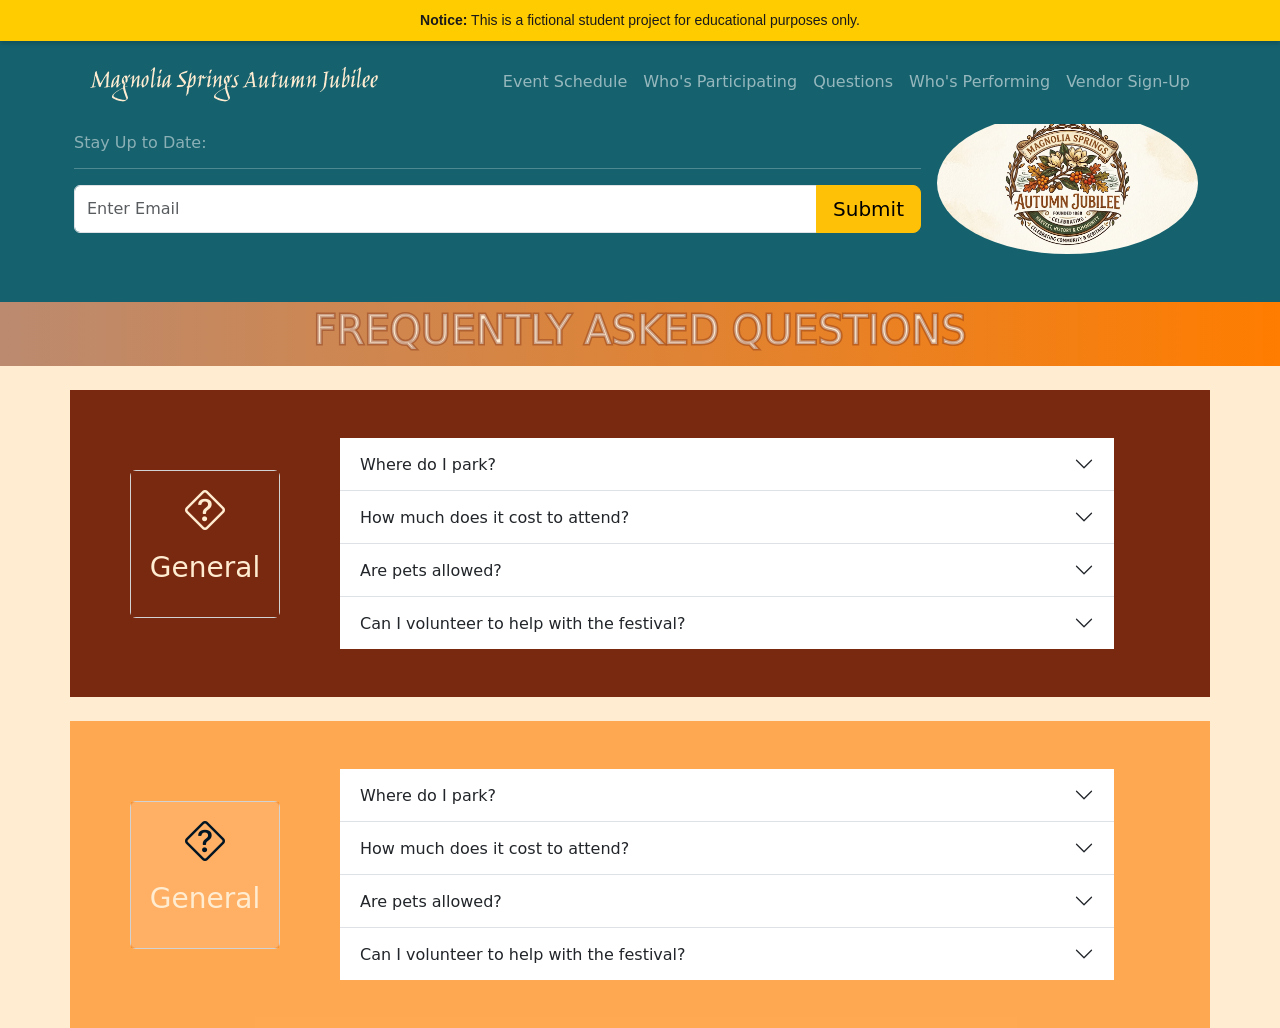
==== faqs.html @ b6429f9e "working on faq2" ====
<!-- Team 4 -->
<!-- ITEC 2380 Final Project: Magnolia Springs Autumn Jubilee -->
<!-- Home Page -->

<!-- Stephanie Henson -->
<!-- Casen Bone -->
<!-- Allen Stevick -->
<!-- Evan Danner -->

<!DOCTYPE html>
<html lang="en">
    <head>
        <meta charset="UTF-8">
        <meta name="viewport" content="width=device-width, initial-scale=1.0">
        <title>Autumn Jubilee</title>

        <!-- favicon.io -->
        <link rel="apple-touch-icon" sizes="180x180" href="/apple-touch-icon.png">
        <link rel="icon" type="image/png" sizes="32x32" href="media/favicon/favicon-32x32.png">
        <link rel="icon" type="image/png" sizes="16x16" href="media/favicon/favicon-16x16.png">
        <link rel="manifest" href="media/favicon/site.webmanifest">

        <!-- Google Fonts -->
        <link rel="preconnect" href="https://fonts.googleapis.com">
        <link rel="preconnect" href="https://fonts.gstatic.com" crossorigin>
        <link href="https://fonts.googleapis.com/css2?family=Jim+Nightshade&display=swap" rel="stylesheet">

        <!-- Links for Bootstrap -->
        <link href="https://cdn.jsdelivr.net/npm/bootstrap@5.3.8/dist/css/bootstrap.min.css" rel="stylesheet">
        <script src="https://cdn.jsdelivr.net/npm/jquery@3.7.1/dist/jquery.slim.min.js"></script>
        <script src="https://cdn.jsdelivr.net/npm/popper.js@1.16.1/dist/umd/popper.min.js"></script>
        <script src="https://cdn.jsdelivr.net/npm/bootstrap@5.3.8/dist/js/bootstrap.bundle.min.js"></script>

        <!-- Bootstrap Icons Link -->
        <link rel="stylesheet" href="https://cdn.jsdelivr.net/npm/bootstrap-icons@1.13.1/font/bootstrap-icons.min.css">

        <link rel="stylesheet" href="css/styles.css">
    </head>

    <body>
        <!-- Required Educational Notice Banner -->
        <div class="student-banner" role="status" aria-label="Educational Notice">
            <p><strong>Notice:</strong> This is a fictional student project for educational purposes only.</p>
        </div><!--End Required Educational Notice Banner -->

    <!-- Navigation Bar: Using Bootstrap for Navigation with Toggler for mobile screens -->
    <nav class="navbar navbar-expand-lg navbar-dark py-3 fixed-top">
        <div class="container">
            <a href="index.html" class="navbar-brand lead"><i class="bi bi-leaf-fill lead text-warning mx-1"></i><span class="jim-nightshade-regular">Magnolia Springs Autumn Jubilee</span></a>

            <button class="navbar-toggler" type="button" data-bs-toggle="collapse" data-bs-target="#navmenu">
                <span class="navbar-toggler-icon"></span>
            </button>

            <div class="collapse navbar-collapse" id="navmenu">
                <ul class="navbar-nav ms-auto">
                    <li class="nav-item">
                        <a href="#events" class="nav-link">Event Schedule</a>
                    </li>
                    <li class="nav-item">
                        <a href="#participants" class="nav-link">Who's Participating</a>
                    </li>
                    <li class="nav-item">
                        <a href="#questions" class="nav-link">Questions</a>
                    </li>
                    <li class="nav-item">
                        <a href="#performers" class="nav-link">Who's Performing</a>
                    </li>
                    <li class="nav-item">
                        <a href="#vendors" class="nav-link">Vendor Sign-Up</a>
                    </li>
                </ul>
            </div>
        </div>
    </nav>

    <!-- Top Section -->
    <div class="showcase text-light p-5 text-center text-sm-start">
        <div class="container">
            <div class=" row d-sm-flex align-items-center justify-content-between mt-4">
                <div class="col-md-9 p-1">
                    <p class="h6 text-white-50">Stay Up to Date:</p>
                    <hr>
                    <div class="input-group news-input">
                    <input type="text" class="form-control" placeholder="Enter Email">
                    <button class="btn btn-warning btn-lg" type="button">Submit</button>
                    </div>
                </div>
                <div class="col-md-3">
                       <img class="img-fluid rounded-circle" src="media/logo.jpg" alt="image of Logo from Google Gemini">
                </div>
            </div>               
        </div>
    </div>

    <!-- Title Section -->
     <section class="title text1 p-1 text-center">
        <div class="row container-flush">
            <div class="col-md">
                <h1 class="titletext">Frequently Asked Questions</h1>
            </div>            
        </div>
    </section>

    <!-- FAQS Section 1: General -->
    <div class="container">
        <div class=" row d-sm-flex align-items-center justify-content-between mt-4 p-5 faq1">
            <div class="col-md-2">
                <div class="card">
                    <div class="card-body text-center faq1">
                        <div class="h1 mb-3">
                            <i class="bi bi-question-diamond"></i>
                        </div>
                        <div>
                            <h3 class="card-title mb-3 text1">General</h3>
                        </div>
                    </div>
                </div>
            </div>

            <div class="col-md-10 px-5">
                <div class="accordion accordion-flush">
                <div class="accordion-item">
                    <h2 class="accordion-header">
                    <button class="accordion-button collapsed" type="button" data-bs-toggle="collapse" data-bs-target="#flush-collapseOne">
                    Where do I park?
                    </button>
                    </h2>
                    <div id="flush-collapseOne" class="accordion-collapse collapse">
                    <div class="accordion-body">parking answer
                    </div>
                    </div>
                </div>
                <div class="accordion-item">
                    <h2 class="accordion-header">
                    <button class="accordion-button collapsed" type="button" data-bs-toggle="collapse" data-bs-target="#flush-collapseTwo" aria-expanded="false" aria-controls="flush-collapseTwo">
                    How much does it cost to attend?
                    </button>
                    </h2>
                    <div id="flush-collapseTwo" class="accordion-collapse collapse" data-bs-parent="#accordionFlushExample">
                    <div class="accordion-body">cost answer</div>
                    </div>
                </div>
                <div class="accordion-item">
                    <h2 class="accordion-header">
                    <button class="accordion-button collapsed" type="button" data-bs-toggle="collapse" data-bs-target="#flush-collapseThree">
                    Are pets allowed?
                    </button>
                    </h2>
                    <div id="flush-collapseThree" class="accordion-collapse collapse" data-bs-parent="#accordionFlushExample">
                    <div class="accordion-body">pets answer</div>
                    </div>
                </div>
                <div class="accordion-item">
                    <h2 class="accordion-header">
                    <button class="accordion-button collapsed" type="button" data-bs-toggle="collapse" data-bs-target="#flush-collapseFour">
                    Can I volunteer to help with the festival?
                    </button>
                    </h2>
                    <div id="flush-collapseFour" class="accordion-collapse collapse" data-bs-parent="#accordionFlushExample">
                    <div class="accordion-body">volunteer answer</div>
                    </div>
                </div> <!-- accordion -->
            </div> <!-- column 2 -->
            </div>
        </div>
    </div>

    <!-- FAQS Section 2: General -->
    <div class="container">
        <div class=" row d-sm-flex align-items-center justify-content-between mt-4 p-5 faq2">
            <div class="col-md-2">
                <div class="card">
                    <div class="card-body text-center faq2">
                        <div class="h1 mb-3">
                            <i class="bi bi-question-diamond"></i>
                        </div>
                        <div>
                            <h3 class="card-title mb-3 text1">General</h3>
                        </div>
                    </div>
                </div>
            </div>

            <div class="col-md-10 px-5">
                <div class="accordion accordion-flush">
                <div class="accordion-item">
                    <h2 class="accordion-header">
                    <button class="accordion-button collapsed" type="button" data-bs-toggle="collapse" data-bs-target="#flush-collapseOne">
                    Where do I park?
                    </button>
                    </h2>
                    <div id="flush-collapseOne" class="accordion-collapse collapse">
                    <div class="accordion-body">parking answer
                    </div>
                    </div>
                </div>
                <div class="accordion-item">
                    <h2 class="accordion-header">
                    <button class="accordion-button collapsed" type="button" data-bs-toggle="collapse" data-bs-target="#flush-collapseTwo" aria-expanded="false" aria-controls="flush-collapseTwo">
                    How much does it cost to attend?
                    </button>
                    </h2>
                    <div id="flush-collapseTwo" class="accordion-collapse collapse" data-bs-parent="#accordionFlushExample">
                    <div class="accordion-body">cost answer</div>
                    </div>
                </div>
                <div class="accordion-item">
                    <h2 class="accordion-header">
                    <button class="accordion-button collapsed" type="button" data-bs-toggle="collapse" data-bs-target="#flush-collapseThree">
                    Are pets allowed?
                    </button>
                    </h2>
                    <div id="flush-collapseThree" class="accordion-collapse collapse" data-bs-parent="#accordionFlushExample">
                    <div class="accordion-body">pets answer</div>
                    </div>
                </div>
                <div class="accordion-item">
                    <h2 class="accordion-header">
                    <button class="accordion-button collapsed" type="button" data-bs-toggle="collapse" data-bs-target="#flush-collapseFour">
                    Can I volunteer to help with the festival?
                    </button>
                    </h2>
                    <div id="flush-collapseFour" class="accordion-collapse collapse" data-bs-parent="#accordionFlushExample">
                    <div class="accordion-body">volunteer answer</div>
                    </div>
                </div> <!-- accordion -->
            </div> <!-- column 2 -->
            </div>
        </div>
    </div>

    </body>
---- css/styles.css ----
/*REQUIRED CSS FOR STUDENT BANNER*/
.student-banner {
  position: fixed;
  top: 0;
  left: 0;
  width: 100%;
  background-color: #ffcc00; 
  color: #1a1a1a; 
  text-align: center;
  padding: 10px 20px;
  font-family: sans-serif;
  font-size: 14px;
  box-shadow: 0 2px 5px rgba(0,0,0,0.2);
  z-index: 99999; 
}

.student-banner p {
  margin: 0;
  padding: 0;
}

body {
  padding-top: 40px; /* Adjust this number to match the height of your banner */
  background-color: #FFECD1
}
/*END OF REQUIRED CSS FOR STUDENT BANNER*/

/* Color Palette from Coolors.co
  Ink Black #001524
  Stormy Teal #15616D
  Papaya Whip # FFECD1
  Vivid Tangerine #FF7D00
  Brandy #78290F */

.navbar {
  margin-top: 40px;
}

.navbar, .showcase, .footer {
  background-color: #15616D;
  color: #FFECD1
  }

.nav-item {
  color: #FFECD1
}

.bi-leaf-fill {
  background-color: #15616D;
  color: #FF7D00;
}

.jim-nightshade-regular {
  font-family: "Jim Nightshade", cursive;
  font-weight: 400;
  font-style: normal;
  font-size: 28px;
  color: #FFECD1;
}

.card1, .btn2, .card3, .middleSection {
  background-color: #78290f;
  color: #FFECD1;
  border: 1px solid #15616D;
}

.btn1, .card2, .btn3 {
  background-color: #FF7D00;
  color: #FFECD1;
  border: 1px solid #15616D;
}

.marshal {
  background-color: #15616D;
  color:#FFECD1;
}

.vendor {
  background-color: #FF7D00;
  color: #78290F;
}

.text1 {
  color: #FFECD1;
}

.text2 {
  color: #78290f;
}

.text3 {
  color: #15616D;
}

.text4 {
  color: #78290F;
  background-color: #FF7D0080;
}

.slogan {
  color:#FFECD1;
  font-size: 3.5em;
}

.carouselCaption {
  background-color: #15616D;
  opacity: 0.8;
  color: #FFECD1;
}

.map {
  width: 90%;
}

.title {
  background-image: linear-gradient(to right, #78290F80, #FF7D00);
}

.flower {
  background-color: transparent;
}

.titletext {
  text-transform: uppercase;
  -webkit-text-stroke: 3px #78290F60;
}

.faq1 {
  background-color: #78290F;
  color: #FFECD1;
}

.accordion-collapse {
  background-color: #78290F9A;
  color:#15616D;
}

.faq2 {
  background-color: #FF7D009A;
  color: #001524;
}
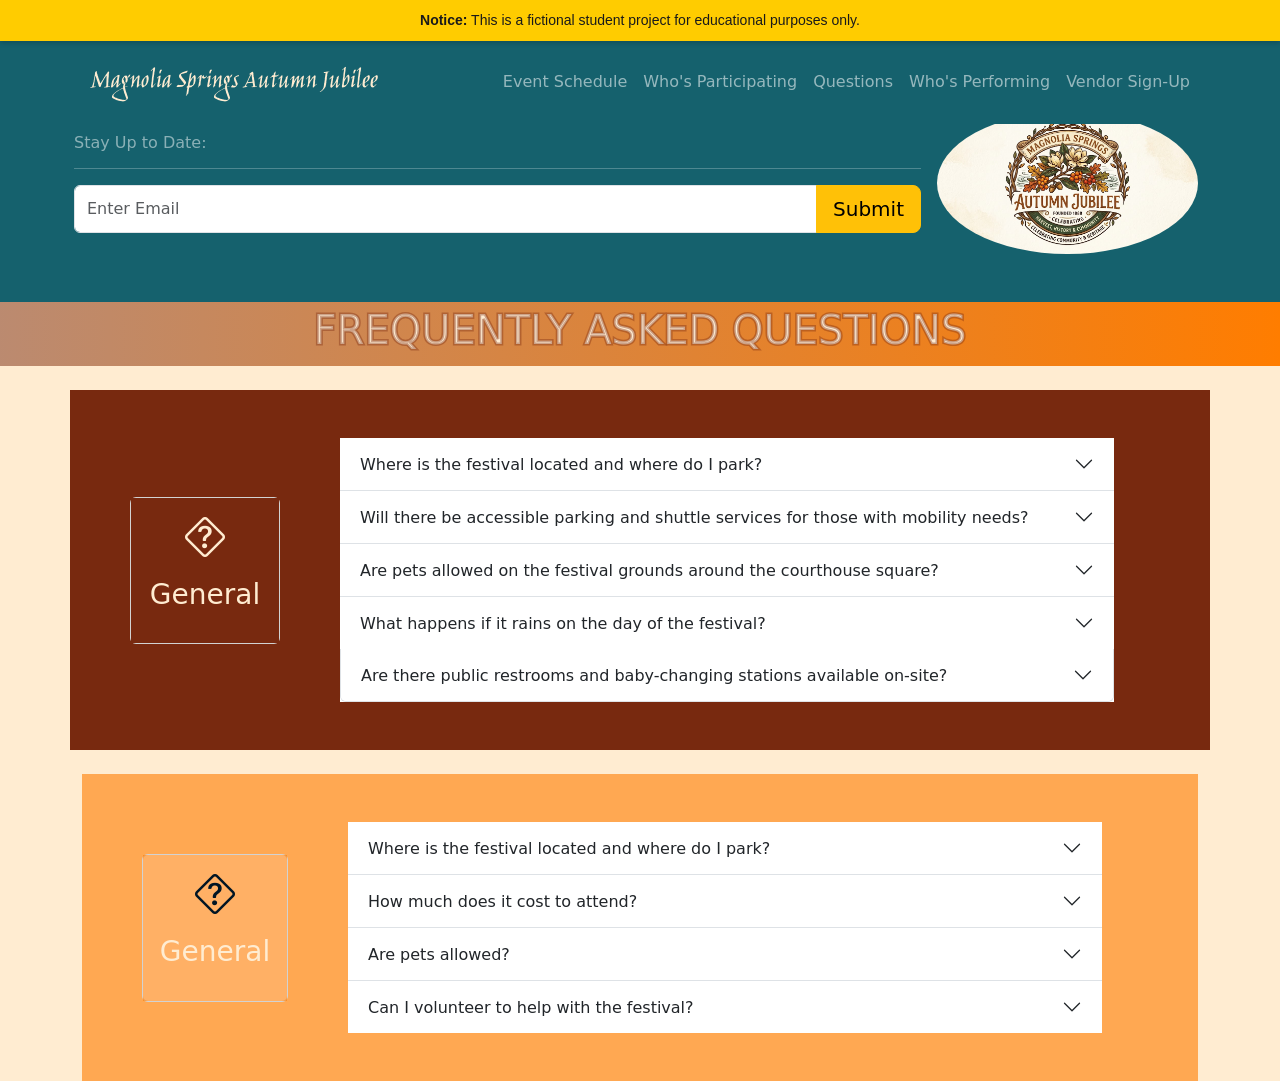
==== commit 97ff2cc8: "slow progress" ====
--- a/faqs.html
+++ b/faqs.html
@@ -123,7 +123,7 @@
                 <div class="accordion-item">
                     <h2 class="accordion-header">
                     <button class="accordion-button collapsed" type="button" data-bs-toggle="collapse" data-bs-target="#flush-collapseOne">
-                    Where do I park?
+                    Where is the festival located and where do I park?
                     </button>
                     </h2>
                     <div id="flush-collapseOne" class="accordion-collapse collapse">
@@ -134,17 +134,17 @@
                 <div class="accordion-item">
                     <h2 class="accordion-header">
                     <button class="accordion-button collapsed" type="button" data-bs-toggle="collapse" data-bs-target="#flush-collapseTwo" aria-expanded="false" aria-controls="flush-collapseTwo">
-                    How much does it cost to attend?
+                    Will there be accessible parking and shuttle services for those with mobility needs?
                     </button>
                     </h2>
                     <div id="flush-collapseTwo" class="accordion-collapse collapse" data-bs-parent="#accordionFlushExample">
-                    <div class="accordion-body">cost answer</div>
+                    <div class="accordion-body">answer</div>
                     </div>
                 </div>
                 <div class="accordion-item">
                     <h2 class="accordion-header">
                     <button class="accordion-button collapsed" type="button" data-bs-toggle="collapse" data-bs-target="#flush-collapseThree">
-                    Are pets allowed?
+                    Are pets allowed on the festival grounds around the courthouse square?
                     </button>
                     </h2>
                     <div id="flush-collapseThree" class="accordion-collapse collapse" data-bs-parent="#accordionFlushExample">
@@ -154,11 +154,20 @@
                 <div class="accordion-item">
                     <h2 class="accordion-header">
                     <button class="accordion-button collapsed" type="button" data-bs-toggle="collapse" data-bs-target="#flush-collapseFour">
-                    Can I volunteer to help with the festival?
+                    What happens if it rains on the day of the festival?
                     </button>
                     </h2>
                     <div id="flush-collapseFour" class="accordion-collapse collapse" data-bs-parent="#accordionFlushExample">
-                    <div class="accordion-body">volunteer answer</div>
+                    <div class="accordion-body">answer</div>
+                    </div>
+                <div class="accordion-item">
+                    <h2 class="accordion-header">
+                    <button class="accordion-button collapsed" type="button" data-bs-toggle="collapse" data-bs-target="#flush-collapseFour">
+                    Are there public restrooms and baby-changing stations available on-site?
+                    </button>
+                    </h2>
+                    <div id="flush-collapseFour" class="accordion-collapse collapse" data-bs-parent="#accordionFlushExample">
+                    <div class="accordion-body">answer</div>
                     </div>
                 </div> <!-- accordion -->
             </div> <!-- column 2 -->
@@ -187,10 +196,10 @@
                 <div class="accordion-item">
                     <h2 class="accordion-header">
                     <button class="accordion-button collapsed" type="button" data-bs-toggle="collapse" data-bs-target="#flush-collapseOne">
-                    Where do I park?
-                    </button>
-                    </h2>
-                    <div id="flush-collapseOne" class="accordion-collapse collapse">
+                    Where is the festival located and where do I park?
+                    </button>
+                    </h2>
+                    <div id="flush-collapseOne" class="accordion-collapse collapse ">
                     <div class="accordion-body">parking answer
                     </div>
                     </div>
--- a/css/styles.css
+++ b/css/styles.css
@@ -116,10 +116,6 @@
   background-image: linear-gradient(to right, #78290F80, #FF7D00);
 }
 
-.flower {
-  background-color: transparent;
-}
-
 .titletext {
   text-transform: uppercase;
   -webkit-text-stroke: 3px #78290F60;
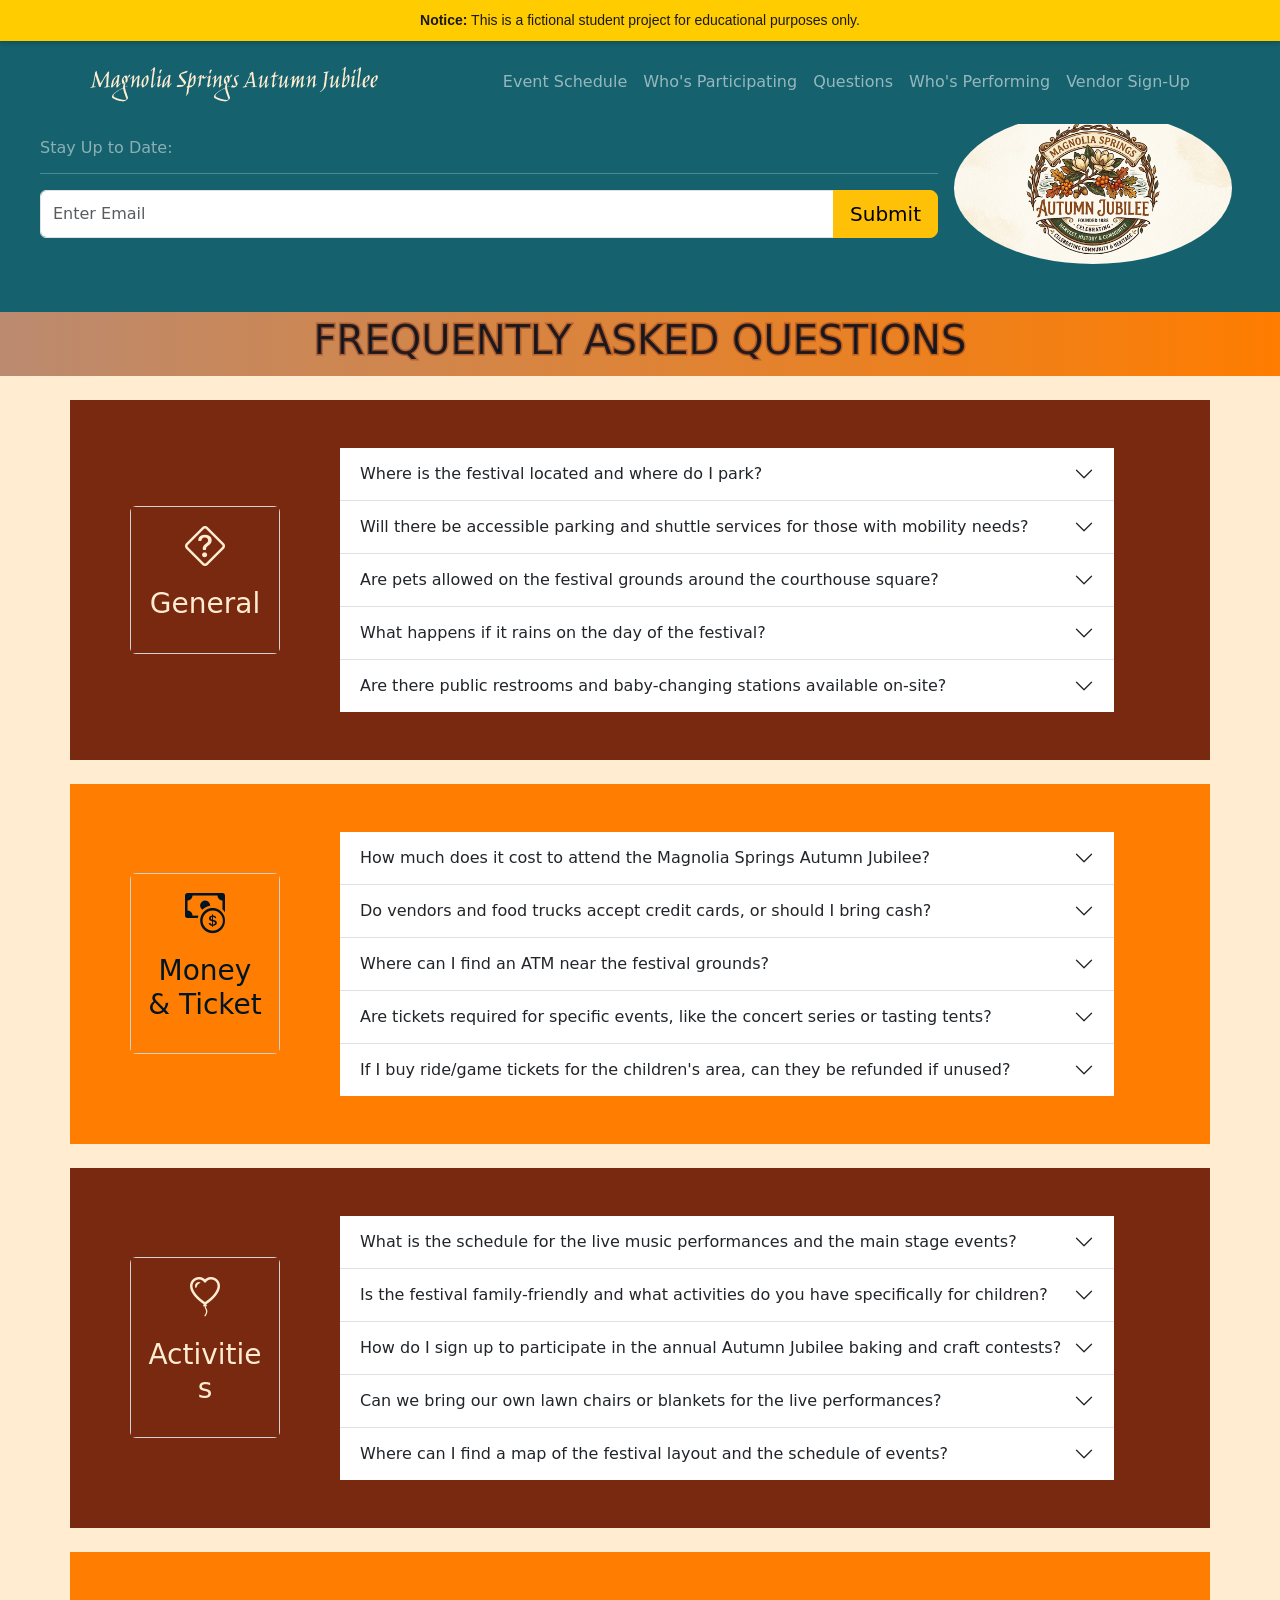
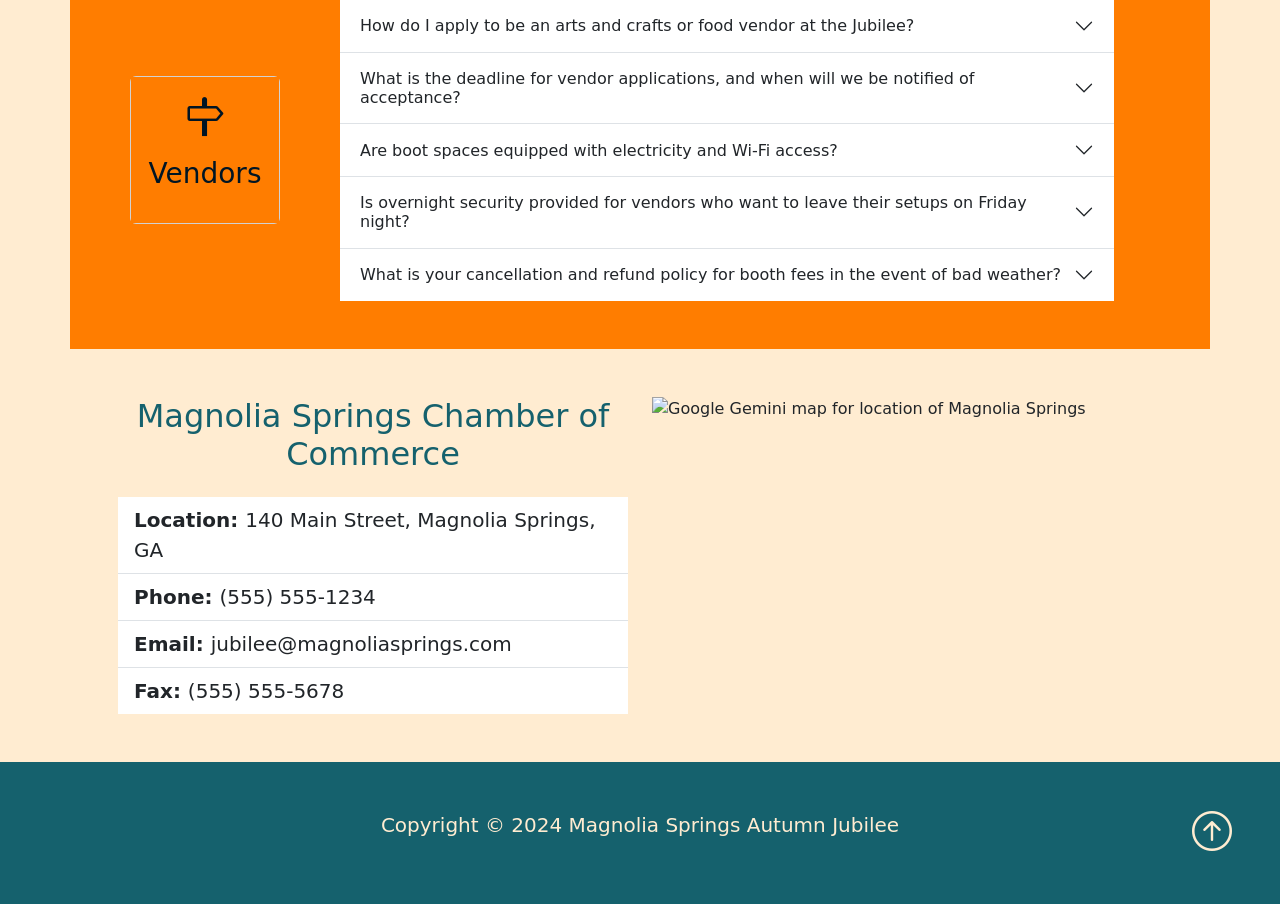
==== commit 1e65e49d: "finding the missing /div" ====
--- a/faqs.html
+++ b/faqs.html
@@ -70,13 +70,13 @@
                         <a href="#vendors" class="nav-link">Vendor Sign-Up</a>
                     </li>
                 </ul>
-            </div>
-        </div>
+            </div> <!-- collapse navbar-->
+        </div> <!-- container -->
     </nav>
 
     <!-- Top Section -->
     <div class="showcase text-light p-5 text-center text-sm-start">
-        <div class="container">
+        <div class="container-flush">
             <div class=" row d-sm-flex align-items-center justify-content-between mt-4">
                 <div class="col-md-9 p-1">
                     <p class="h6 text-white-50">Stay Up to Date:</p>
@@ -85,16 +85,16 @@
                     <input type="text" class="form-control" placeholder="Enter Email">
                     <button class="btn btn-warning btn-lg" type="button">Submit</button>
                     </div>
-                </div>
+                </div> <!-- column 1 -->
                 <div class="col-md-3">
-                       <img class="img-fluid rounded-circle" src="media/logo.jpg" alt="image of Logo from Google Gemini">
-                </div>
-            </div>               
-        </div>
-    </div>
+                    <img class="img-fluid rounded-circle" src="media/logo.jpg" alt="image of Logo from Google Gemini">
+                </div> <!-- column 2-->
+            </div>  <!-- row -->             
+        </div> <!-- container-flush -->
+    </div> <!-- showcase -->
 
     <!-- Title Section -->
-     <section class="title text1 p-1 text-center">
+    <section class="title text5 p-1 text-center">
         <div class="row container-flush">
             <div class="col-md">
                 <h1 class="titletext">Frequently Asked Questions</h1>
@@ -113,130 +113,391 @@
                         </div>
                         <div>
                             <h3 class="card-title mb-3 text1">General</h3>
-                        </div>
-                    </div>
-                </div>
-            </div>
+                        </div> 
+                    </div> <!-- card body -->
+                </div> <!-- card -->
+            </div> <!-- column 1 -->
 
             <div class="col-md-10 px-5">
                 <div class="accordion accordion-flush">
-                <div class="accordion-item">
-                    <h2 class="accordion-header">
-                    <button class="accordion-button collapsed" type="button" data-bs-toggle="collapse" data-bs-target="#flush-collapseOne">
-                    Where is the festival located and where do I park?
-                    </button>
-                    </h2>
-                    <div id="flush-collapseOne" class="accordion-collapse collapse">
-                    <div class="accordion-body">parking answer
-                    </div>
-                    </div>
-                </div>
-                <div class="accordion-item">
-                    <h2 class="accordion-header">
-                    <button class="accordion-button collapsed" type="button" data-bs-toggle="collapse" data-bs-target="#flush-collapseTwo" aria-expanded="false" aria-controls="flush-collapseTwo">
-                    Will there be accessible parking and shuttle services for those with mobility needs?
-                    </button>
-                    </h2>
-                    <div id="flush-collapseTwo" class="accordion-collapse collapse" data-bs-parent="#accordionFlushExample">
-                    <div class="accordion-body">answer</div>
-                    </div>
-                </div>
-                <div class="accordion-item">
-                    <h2 class="accordion-header">
-                    <button class="accordion-button collapsed" type="button" data-bs-toggle="collapse" data-bs-target="#flush-collapseThree">
-                    Are pets allowed on the festival grounds around the courthouse square?
-                    </button>
-                    </h2>
-                    <div id="flush-collapseThree" class="accordion-collapse collapse" data-bs-parent="#accordionFlushExample">
-                    <div class="accordion-body">pets answer</div>
-                    </div>
-                </div>
-                <div class="accordion-item">
-                    <h2 class="accordion-header">
-                    <button class="accordion-button collapsed" type="button" data-bs-toggle="collapse" data-bs-target="#flush-collapseFour">
-                    What happens if it rains on the day of the festival?
-                    </button>
-                    </h2>
-                    <div id="flush-collapseFour" class="accordion-collapse collapse" data-bs-parent="#accordionFlushExample">
-                    <div class="accordion-body">answer</div>
-                    </div>
-                <div class="accordion-item">
-                    <h2 class="accordion-header">
-                    <button class="accordion-button collapsed" type="button" data-bs-toggle="collapse" data-bs-target="#flush-collapseFour">
-                    Are there public restrooms and baby-changing stations available on-site?
-                    </button>
-                    </h2>
-                    <div id="flush-collapseFour" class="accordion-collapse collapse" data-bs-parent="#accordionFlushExample">
-                    <div class="accordion-body">answer</div>
-                    </div>
-                </div> <!-- accordion -->
+                    <div class="accordion-item">
+                        <h2 class="accordion-header">
+                            <button class="accordion-button collapsed" type="button" data-bs-toggle="collapse" data-bs-target="#flush-collapseOne">
+                            Where is the festival located and where do I park?
+                            </button>
+                        </h2>
+                        <div id="flush-collapseOne" class="accordion-collapse collapse generalQ1">
+                            <div class="accordion-body">The festival takes place in historic downtown Magnolia Springs, 
+                                Georgia, centering around the historic courthouse square. Public parking is available 
+                                at the Magnolia Springs High School lot and the Community Center, both just a short 
+                                walk from the square.
+                            </div> <!-- accordion body 1-->
+                        </div> <!-- accordion collapse 1-->
+                    </div> <!-- accordion item 1 -->
+                    <div class="accordion-item">
+                        <h2 class="accordion-header">
+                            <button class="accordion-button collapsed" type="button" data-bs-toggle="collapse" data-bs-target="#flush-collapseTwo" aria-expanded="false" aria-controls="flush-collapseTwo">
+                            Will there be accessible parking and shuttle services for those with mobility needs?
+                            </button>
+                        </h2>
+                        <div id="flush-collapseTwo" class="accordion-collapse collapse generalQ1" data-bs-parent="#accordionFlushExample">
+                            <div class="accordion-body">Yes! Designated ADA-accessible parking is located in the municipal 
+                            lot directly behind the City Hall. From there, continuous, free golf cart shuttles are 
+                            available to drop off guests at the main entrance gates on the square.
+                            </div>
+                        </div> <!-- accordion collapse 2-->
+                    </div> <!-- accordion item 2-->
+                    <div class="accordion-item">
+                        <h2 class="accordion-header">
+                            <button class="accordion-button collapsed" type="button" data-bs-toggle="collapse" data-bs-target="#flush-collapseThree">
+                            Are pets allowed on the festival grounds around the courthouse square?
+                            </button>
+                        </h2>
+                        <div id="flush-collapseThree" class="accordion-collapse collapse generalQ1" data-bs-parent="#accordionFlushExample">
+                            <div class="accordion-body">While we love our furry friends, pets are not permitted on the 
+                                crowded courthouse lawn or inside the designated food courts for safety and sanitation 
+                                reasons. Leashed service animals, of course, are always welcome.
+                            </div>
+                        </div>
+                    </div> <!-- accordion item 3 -->
+                    <div class="accordion-item">
+                        <h2 class="accordion-header">
+                            <button class="accordion-button collapsed" type="button" data-bs-toggle="collapse" data-bs-target="#flush-collapseFour">
+                            What happens if it rains on the day of the festival?
+                            </button>
+                        </h2>
+                        <div id="flush-collapseFour" class="accordion-collapse collapse generalQ1" data-bs-parent="#accordionFlushExample">
+                            <div class="accordion-body">We celebrate rain or shine! Grab your umbrella or poncho and join 
+                            us anyway. In the event of severe weather (lightning, high winds), outdoor activities 
+                            may be temporarily paused and resumed once the weather clears. Up-to-the-minute 
+                            updates will be posted to our social media channels.
+                            </div>
+                        </div>
+                    </div> <!-- accordion item 4 -->
+                    <div class="accordion-item">
+                        <h2 class="accordion-header">
+                            <button class="accordion-button collapsed" type="button" data-bs-toggle="collapse" data-bs-target="#flush-collapseFive">
+                            Are there public restrooms and baby-changing stations available on-site?
+                            </button>
+                        </h2>
+                        <div id="flush-collapseFive" class="accordion-collapse collapse generalQ1" data-bs-parent="#accordionFlushExample">
+                            <div class="accordion-body">Yes, public restrooms are located inside the lower level of the 
+                            Historic Courthouse and the Magnolia Springs Public Library. Additionally, portable 
+                            restroom stations (including ADA-compliant units and a dedicated, quiet baby-care tent) 
+                            are available on both the east and west ends of the festival grounds.
+                            </div>
+                        </div>
+                    </div> <!-- accordion item 5 -->
+                </div> <!-- accordion section 1-->
             </div> <!-- column 2 -->
-            </div>
-        </div>
-    </div>
-
-    <!-- FAQS Section 2: General -->
+        </div> <!-- row -->
+    </div> <!-- container -->
+
+    <!-- FAQS Section 2: Money & Ticket -->
     <div class="container">
         <div class=" row d-sm-flex align-items-center justify-content-between mt-4 p-5 faq2">
             <div class="col-md-2">
                 <div class="card">
                     <div class="card-body text-center faq2">
                         <div class="h1 mb-3">
-                            <i class="bi bi-question-diamond"></i>
+                            <i class="bi bi-cash-coin"></i>
                         </div>
                         <div>
-                            <h3 class="card-title mb-3 text1">General</h3>
+                            <h3 class="card-title mb-3 text5">Money & Ticket</h3>
                         </div>
                     </div>
-                </div>
-            </div>
+                </div> <!-- card -->
+            </div> <!-- column 1 -->
 
             <div class="col-md-10 px-5">
                 <div class="accordion accordion-flush">
-                <div class="accordion-item">
-                    <h2 class="accordion-header">
-                    <button class="accordion-button collapsed" type="button" data-bs-toggle="collapse" data-bs-target="#flush-collapseOne">
-                    Where is the festival located and where do I park?
-                    </button>
-                    </h2>
-                    <div id="flush-collapseOne" class="accordion-collapse collapse ">
-                    <div class="accordion-body">parking answer
-                    </div>
-                    </div>
-                </div>
-                <div class="accordion-item">
-                    <h2 class="accordion-header">
-                    <button class="accordion-button collapsed" type="button" data-bs-toggle="collapse" data-bs-target="#flush-collapseTwo" aria-expanded="false" aria-controls="flush-collapseTwo">
-                    How much does it cost to attend?
-                    </button>
-                    </h2>
-                    <div id="flush-collapseTwo" class="accordion-collapse collapse" data-bs-parent="#accordionFlushExample">
-                    <div class="accordion-body">cost answer</div>
-                    </div>
-                </div>
-                <div class="accordion-item">
-                    <h2 class="accordion-header">
-                    <button class="accordion-button collapsed" type="button" data-bs-toggle="collapse" data-bs-target="#flush-collapseThree">
-                    Are pets allowed?
-                    </button>
-                    </h2>
-                    <div id="flush-collapseThree" class="accordion-collapse collapse" data-bs-parent="#accordionFlushExample">
-                    <div class="accordion-body">pets answer</div>
-                    </div>
-                </div>
-                <div class="accordion-item">
-                    <h2 class="accordion-header">
-                    <button class="accordion-button collapsed" type="button" data-bs-toggle="collapse" data-bs-target="#flush-collapseFour">
-                    Can I volunteer to help with the festival?
-                    </button>
-                    </h2>
-                    <div id="flush-collapseFour" class="accordion-collapse collapse" data-bs-parent="#accordionFlushExample">
-                    <div class="accordion-body">volunteer answer</div>
-                    </div>
+                    <div class="accordion-item">
+                        <h2 class="accordion-header">
+                            <button class="accordion-button collapsed" type="button" data-bs-toggle="collapse" data-bs-target="#flush-collapseSix">
+                            How much does it cost to attend the Magnolia Springs Autumn Jubilee?
+                            </button>
+                        </h2>
+                        <div id="flush-collapseSix" class="accordion-collapse collapse generalQ2">
+                            <div class="accordion-body">Admission to the Autumn Jubilee is completely free! There is no 
+                            entry fee to access the festival grounds, view the live music performances, or stroll 
+                            through the arts and crafts market.
+                            </div>
+                        </div>
+                    </div> <!-- accordion item 2a -->
+                    <div class="accordion-item">
+                        <h2 class="accordion-header">
+                            <button class="accordion-button collapsed" type="button" data-bs-toggle="collapse" data-bs-target="#flush-collapseSeven" aria-expanded="false" aria-controls="flush-collapseSeven">
+                            Do vendors and food trucks accept credit cards, or should I bring cash?
+                            </button>
+                        </h2>
+                        <div id="flush-collapseSeven" class="accordion-collapse collapse generalQ2" data-bs-parent="#accordionFlushExample">
+                            <div class="accordion-body">Nearly all of our craft vendors and food trucks accept major 
+                            credit/debit cards and mobile payments (Apple Pay, Google Pay). However, some of our 
+                            smaller, traditional heritage craft vendors or kids' game booths may prefer cash, so 
+                            carrying a little green is always a great idea!
+                            </div>
+                        </div>
+                    </div> <!-- accordion item 2b-->
+                    <div class="accordion-item">
+                        <h2 class="accordion-header">
+                            <button class="accordion-button collapsed" type="button" data-bs-toggle="collapse" data-bs-target="#flush-collapseEight">
+                            Where can I find an ATM near the festival grounds?
+                            </button>
+                        </h2>
+                        <div id="flush-collapseEight" class="accordion-collapse collapse generalQ2" data-bs-parent="#accordionFlushExample">
+                            <div class="accordion-body">For your convenience, temporary ATMs are located near the Main 
+                            Information Booth at the corner of Spring Street and Broad Street, as well as inside 
+                            the lobby of the Magnolia Springs Community Bank right on the square.
+                            </div>
+                        </div>
+                    </div> <!-- accordion item 2c -->
+                    <div class="accordion-item">
+                        <h2 class="accordion-header">
+                            <button class="accordion-button collapsed" type="button" data-bs-toggle="collapse" data-bs-target="#flush-collapseNine">
+                            Are tickets required for specific events, like the concert series or tasting tents?
+                            </button>
+                        </h2>
+                        <div id="flush-collapseNine" class="accordion-collapse collapse generalQ2" data-bs-parent="#accordionFlushExample">
+                            <div class="accordion-body">Yes, while general festival admission is free, a few special 
+                            attractions require tickets. This includes the Saturday Night Heritage Concert ($15 at 
+                            the gate or online) and the Taste of the Springs Food Tent ($10 for a tasting pass 
+                            of 5 local dishes).
+                            </div>
+                        </div>
+                    </div> <!-- accordion item 2d -->
+                    <div class="accordion-item">
+                        <h2 class="accordion-header">
+                            <button class="accordion-button collapsed" type="button" data-bs-toggle="collapse" data-bs-target="#flush-collapseTen">
+                            If I buy ride/game tickets for the children's area, can they be refunded if unused?
+                            </button>
+                        </h2>
+                        <div id="flush-collapseTen" class="accordion-collapse collapse generalQ2" data-bs-parent="#accordionFlushExample">
+                            <div class="accordion-body">Ride and game tickets purchased at our festival ticket booths are 
+                            non-refundable. However, they remain valid for both days of the festival weekend, so you 
+                            can save any leftover tickets for day two!
+                            </div>
+                        </div>
+                    </div> <!-- accordion item 2e -->
                 </div> <!-- accordion -->
             </div> <!-- column 2 -->
+        </div> <!-- row -->
+    </div> <!-- container 2 -->
+
+    <!-- FAQS Section 3: Activities -->
+    <div class="container">
+        <div class=" row d-sm-flex align-items-center justify-content-between mt-4 p-5 faq1">
+            <div class="col-md-2">
+                <div class="card">
+                    <div class="card-body text-center faq1">
+                        <div class="h1 mb-3">
+                            <i class="bi bi-balloon-heart"></i>
+                        </div>
+                        <div>
+                            <h3 class="card-title mb-3 text1">Activities</h3>
+                        </div>
+                    </div>
+                </div> <!-- card -->
+            </div> <!-- column 1 -->
+
+            <div class="col-md-10 px-5">
+                <div class="accordion accordion-flush">
+                    <div class="accordion-item">
+                        <h2 class="accordion-header">
+                            <button class="accordion-button collapsed" type="button" data-bs-toggle="collapse" data-bs-target="#flush-collapseEleven">
+                            What is the schedule for the live music performances and the main stage events?
+                            </button>
+                        </h2>
+                        <div id="flush-collapseEleven" class="accordion-collapse collapse generalQ1">
+                            <div class="accordion-body">Music kicks off on Friday at 4:00 PM and runs throughout the 
+                            weekend! The full lineup of local bluegrass, folk, and Southern country artists—along 
+                            with set times—can be found on our interactive "Schedule" page on the website.
+                            </div>
+                        </div>
+                    </div> <!-- accordion item 3a -->
+                    <div class="accordion-item">
+                        <h2 class="accordion-header">
+                            <button class="accordion-button collapsed" type="button" data-bs-toggle="collapse" data-bs-target="#flush-collapseTwelve" aria-expanded="false" aria-controls="flush-collapseTwelve">
+                            Is the festival family-friendly and what activities do you have specifically for children?
+                            </button>
+                        </h2>
+                        <div id="flush-collapseTwelve" class="accordion-collapse collapse generalQ1" data-bs-parent="#accordionFlushExample">
+                            <div class="accordion-body">Absolutely! The "Little Sprouts Kids Zone" is packed with family 
+                            fun, including a pumpkin painting patch, a petting zoo, face painting, carnival rides, 
+                            and free puppet shows scheduled throughout both days.
+                            </div>
+                        </div>
+                    </div> <!-- accordion item 3b -->
+                    <div class="accordion-item">
+                        <h2 class="accordion-header">
+                            <button class="accordion-button collapsed" type="button" data-bs-toggle="collapse" data-bs-target="#flush-collapseThirteen">
+                            How do I sign up to participate in the annual Autumn Jubilee baking and craft contests?
+                            </button>
+                        </h2>
+                        <div id="flush-collapseThirteen" class="accordion-collapse collapse generalQ1" data-bs-parent="#accordionFlushExample">
+                            <div class="accordion-body">We love celebrating local talent! Entry forms for our famous 
+                            Pecan Pie Bake-Off, Apple Butter contest, and the Giant Pumpkin competition are 
+                            available on our website. Registrations must be submitted by the Friday morning before 
+                            the festival begins.
+                            </div>
+                        </div>
+                    </div> <!-- accordion item 3c -->
+                    <div class="accordion-item">
+                        <h2 class="accordion-header">
+                            <button class="accordion-button collapsed" type="button" data-bs-toggle="collapse" data-bs-target="#flush-collapseFourteen">
+                            Can we bring our own lawn chairs or blankets for the live performances?
+                            </button>
+                        </h2>
+                        <div id="flush-collapseFourteen" class="accordion-collapse collapse generalQ1" data-bs-parent="#accordionFlushExample">
+                            <div class="accordion-body">Yes! We highly recommend bringing your favorite lawn chairs or 
+                            picnic blankets to set up on the courthouse lawn. We just ask that you set up in the 
+                            designated "seating zones" so we can keep the walkways clear for pedestrians.
+                            </div>
+                        </div>
+                    </div> <!-- accordion item 3d -->
+                    <div class="accordion-item">
+                        <h2 class="accordion-header">
+                            <button class="accordion-button collapsed" type="button" data-bs-toggle="collapse" data-bs-target="#flush-collapseFifteen">
+                            Where can I find a map of the festival layout and the schedule of events?
+                            </button>
+                        </h2>
+                        <div id="flush-collapseFifteen" class="accordion-collapse collapse generalQ1" data-bs-parent="#accordionFlushExample">
+                            <div class="accordion-body">You can download and print a PDF map directly from our website's 
+                            "Plan Your Visit" page which will be available closer to the event. Physical festival brochures containing maps and schedules will 
+                            also be handed out at all information booths and entrance gates.
+                            </div>
+                        </div>
+                    </div> <!-- accordion item 3e -->
+                </div> <!-- accordion  of section 2-->
+            </div> <!-- column 2 -->
+        </div> <!-- row -->
+    </div> <!-- container 3-->
+    
+    <!-- FAQS Section 4: Vendors -->
+    <div class="container">
+        <div class=" row d-sm-flex align-items-center justify-content-between mt-4 p-5 faq2">
+            <div class="col-md-2">
+                <div class="card">
+                    <div class="card-body text-center faq2">
+                        <div class="h1 mb-3">
+                            <i class="bi bi-signpost"></i>
+                        </div>
+                        <div>
+                            <h3 class="card-title mb-3 text5">Vendors</h3>
+                        </div>
+                    </div>
+                </div> <!-- card -->
+            </div> <!-- column 1 -->
+
+            <div class="col-md-10 px-5">
+                <div class="accordion accordion-flush">
+                    <div class="accordion-item">
+                        <h2 class="accordion-header">
+                            <button class="accordion-button collapsed" type="button" data-bs-toggle="collapse" data-bs-target="#flush-collapseSixteen">
+                            How do I apply to be an arts and crafts or food vendor at the Jubilee?
+                            </button>
+                        </h2>
+                        <div id="flush-collapseSixteen" class="accordion-collapse collapse generalQ2">
+                            <div class="accordion-body">All prospective vendors can apply online through our website's 
+                            "Vendor Portal." Simply fill out the application form, upload 3–5 high-quality photos 
+                            of your handmade crafts or menu items, and submit your application fee.
+                            </div>
+                        </div>
+                    </div> <!-- accordion item 4a -->
+                    <div class="accordion-item">
+                        <h2 class="accordion-header">
+                            <button class="accordion-button collapsed" type="button" data-bs-toggle="collapse" data-bs-target="#flush-collapseSeventeen" aria-expanded="false" aria-controls="flush-collapseSeventeen">
+                            What is the deadline for vendor applications, and when will we be notified of acceptance?
+                            </button>
+                        </h2>
+                        <div id="flush-collapseSeventeen" class="accordion-collapse collapse generalQ2" data-bs-parent="#accordionFlushExample">
+                            <div class="accordion-body">Applications close on August 31st. Our jury panel reviews 
+                            submissions to ensure a diverse and unique selection of crafts and food. You will 
+                            receive an email notification regarding your acceptance status by September 15th.
+                            </div>
+                        </div>
+                    </div> <!-- accordion item 4b -->
+                    <div class="accordion-item">
+                        <h2 class="accordion-header">
+                            <button class="accordion-button collapsed" type="button" data-bs-toggle="collapse" data-bs-target="#flush-collapseEighteen">
+                            Are boot spaces equipped with electricity and Wi-Fi access?
+                            </button>
+                        </h2>
+                        <div id="flush-collapseEighteen" class="accordion-collapse collapse generalQ2" data-bs-parent="#accordionFlushExample">
+                            <div class="accordion-body">Standard booth spaces do not include utilities. However, a 
+                            limited number of spaces with 110v/20amp electrical hookups are available for an 
+                            additional fee on a first-come, first-served basis. While there is public Wi-Fi around 
+                            the courthouse square, we highly recommend that vendors have an independent cellular 
+                            data plan or hotspot for processing transactions.
+                            </div>
+                        </div>
+                    </div> <!-- accordion item 4c -->
+                    <div class="accordion-item">
+                        <h2 class="accordion-header">
+                            <button class="accordion-button collapsed" type="button" data-bs-toggle="collapse" data-bs-target="#flush-collapseNineteen">
+                            Is overnight security provided for vendors who want to leave their setups on Friday night?
+                            </button>
+                        </h2>
+                        <div id="flush-collapseNineteen" class="accordion-collapse collapse generalQ2" data-bs-parent="#accordionFlushExample">
+                            <div class="accordion-body">Yes! Professional, overnight security patrols the festival grounds 
+                            from Friday at 8:00 PM until Saturday morning at 7:00 AM. While the area is secure, we 
+                            advise vendors to take valuable merchandise, electronics, and cash boxes with them 
+                            overnight.
+                            </div>
+                        </div>
+                    </div> <!-- accordion item 4d -->
+                    <div class="accordion-item">
+                        <h2 class="accordion-header">
+                            <button class="accordion-button collapsed" type="button" data-bs-toggle="collapse" data-bs-target="#flush-collapseTwenty">
+                            What is your cancellation and refund policy for booth fees in the event of bad weather?
+                            </button>
+                        </h2>
+                        <div id="flush-collapseTwenty" class="accordion-collapse collapse generalQ2" data-bs-parent="#accordionFlushExample">
+                            <div class="accordion-body">The Magnolia Springs Autumn Jubilee is a rain-or-shine event, and 
+                            booth fees are non-refundable. In the extreme case of dangerous, severe weather that 
+                            forces a full festival cancellation, a partial credit toward next year's booth fee may 
+                            be issued at the discretion of the festival committee.
+                            </div>
+                        </div>
+                    </div> <!-- accordion item 4e -->
+                </div> <!-- accordion -->
+            </div> <!-- column 2 -->
+        </div> <!-- row -->
+    </div> <!-- container 4-->
+
+    <!-- Contact Information and Map: Using a Bootstrap List Group -->
+    <div class="container p-5">
+        <div class="row g-4">
+            <div class="col-md-6">
+                <p class="h2 text-center mb-4 text3">Magnolia Springs Chamber of Commerce</p>
+                <ul class="list-group list-group-flush lead">
+                    <li class="list-group-item">
+                        <span class="fw-bold">Location: </span>140 Main Street, Magnolia Springs, GA
+                    </li>
+                    <li class="list-group-item">
+                        <span class="fw-bold">Phone: </span>(555) 555-1234
+                    </li>
+                    <li class="list-group-item">
+                        <span class="fw-bold">Email: </span>jubilee@magnoliasprings.com
+                    </li>
+                    <li class="list-group-item">
+                        <span class="fw-bold">Fax: </span>(555) 555-5678
+                    </li>
+                </ul>
             </div>
-        </div>
+            <div class="col-md-6 px-auto">
+                <img src="media/map.jpg" alt="Google Gemini map for location of Magnolia Springs" class="image-fluid map mb-2">
+            </div>
+        </div> <!-- row -->
+    </div> <!-- Contact Info Section -->
+
+    <!-- Footer: Using Bootstrap Positioning Utility Syntax-->
+    <div class="container-flush">
+        <footer class="p-5 footer text-center position-relative">
+            <p class="footer lead">Copyright &copy; 2024 Magnolia Springs Autumn Jubilee</p>
+            <a href="#" class="position-absolute bottom-0 end-0 p-5">
+            <i class="footer bi bi-arrow-up-circle h1"></i></a>
+        </footer>
     </div>
 
-    </body>+    </body>
+</html>
--- a/css/styles.css
+++ b/css/styles.css
@@ -97,6 +97,10 @@
   background-color: #FF7D0080;
 }
 
+.text5 {
+  color: #001524;
+}
+
 .slogan {
   color:#FFECD1;
   font-size: 3.5em;
@@ -126,12 +130,17 @@
   color: #FFECD1;
 }
 
-.accordion-collapse {
-  background-color: #78290F9A;
-  color:#15616D;
+.generalQ1 {
+  background-color: #78290FCC;
+  color: #FFECD1;
+}
+
+.generalQ2 {
+  background-color: #FF7D00CC;
+  color:#001524;
 }
 
 .faq2 {
-  background-color: #FF7D009A;
+  background-color: #FF7D00;
   color: #001524;
 }
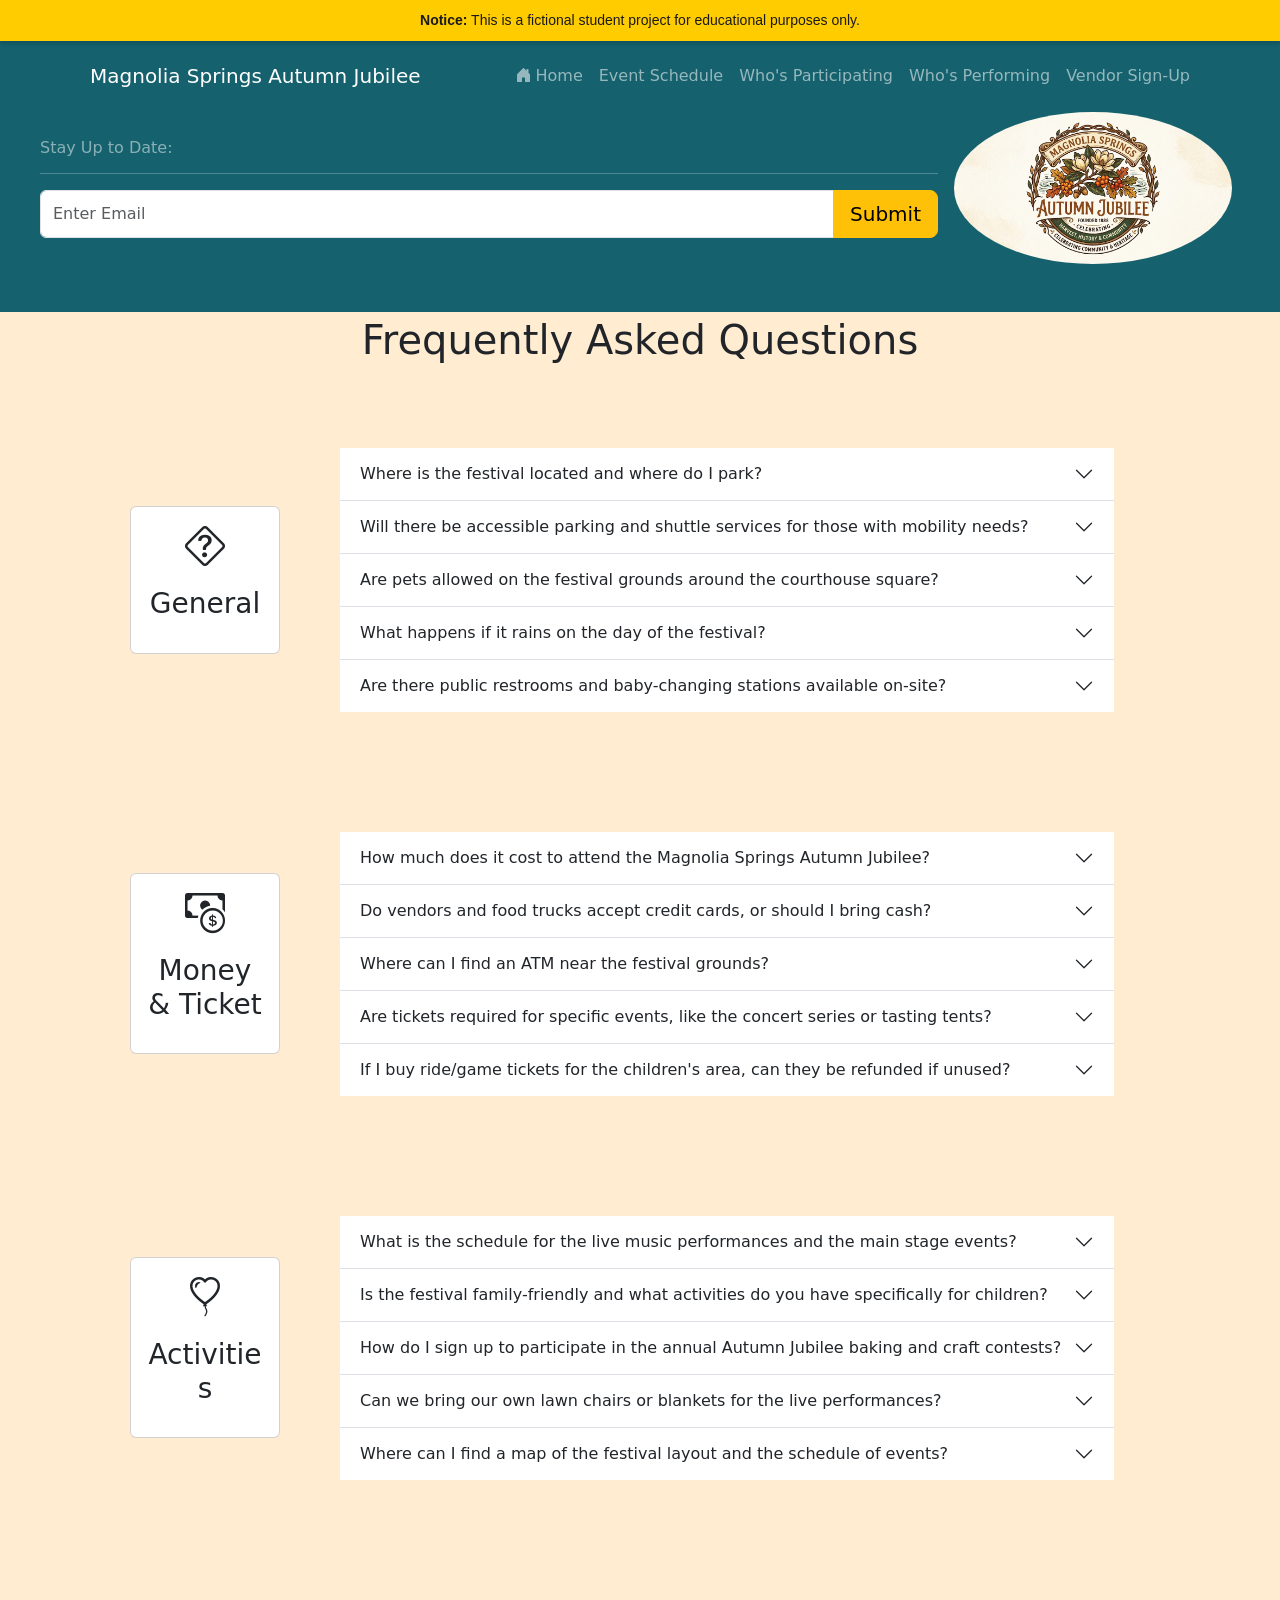
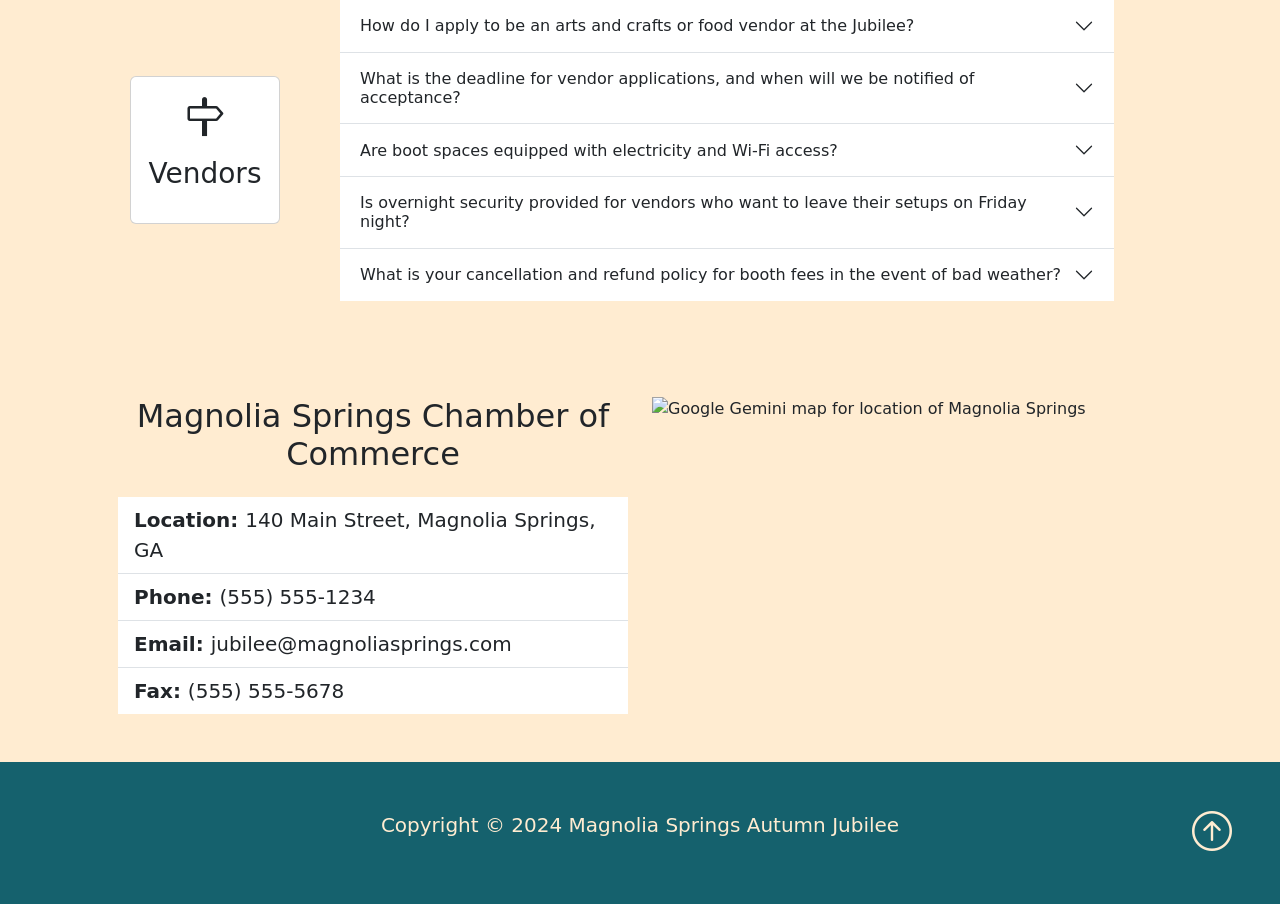
==== commit ee6992a6: "add home icon on navbar" ====
--- a/faqs.html
+++ b/faqs.html
@@ -12,7 +12,7 @@
     <head>
         <meta charset="UTF-8">
         <meta name="viewport" content="width=device-width, initial-scale=1.0">
-        <title>Autumn Jubilee</title>
+        <title>Autumn Jubilee FAQS</title>
 
         <!-- favicon.io -->
         <link rel="apple-touch-icon" sizes="180x180" href="/apple-touch-icon.png">
@@ -55,19 +55,18 @@
             <div class="collapse navbar-collapse" id="navmenu">
                 <ul class="navbar-nav ms-auto">
                     <li class="nav-item">
+                        <a href="index.html" class="nav-link"><i class="bi bi-house-door-fill mx-1"></i>Home</a>
+                    <li class="nav-item">
                         <a href="#events" class="nav-link">Event Schedule</a>
                     </li>
                     <li class="nav-item">
-                        <a href="#participants" class="nav-link">Who's Participating</a>
+                        <a href="who's-participating.html" class="nav-link">Who's Participating</a>
                     </li>
                     <li class="nav-item">
-                        <a href="#questions" class="nav-link">Questions</a>
+                        <a href="performers.html" class="nav-link">Who's Performing</a>
                     </li>
                     <li class="nav-item">
-                        <a href="#performers" class="nav-link">Who's Performing</a>
-                    </li>
-                    <li class="nav-item">
-                        <a href="#vendors" class="nav-link">Vendor Sign-Up</a>
+                        <a href="vendor.html" class="nav-link">Vendor Sign-Up</a>
                     </li>
                 </ul>
             </div> <!-- collapse navbar-->
--- a/css/styles.css
+++ b/css/styles.css
@@ -38,11 +38,16 @@
 
 .navbar, .showcase, .footer {
   background-color: #15616D;
-  color: #FFECD1
+  color: #FFECD1;
   }
 
+<<<<<<< Updated upstream
+.nav-link {
+  color: #FF7D00;
+=======
 .nav-item {
-  color: #FFECD1
+  color: #FFECD1;
+>>>>>>> Stashed changes
 }
 
 .bi-leaf-fill {
@@ -55,7 +60,7 @@
   font-weight: 400;
   font-style: normal;
   font-size: 28px;
-  color: #FFECD1;
+  color: #FF7D00;
 }
 
 .card1, .btn2, .card3, .middleSection {
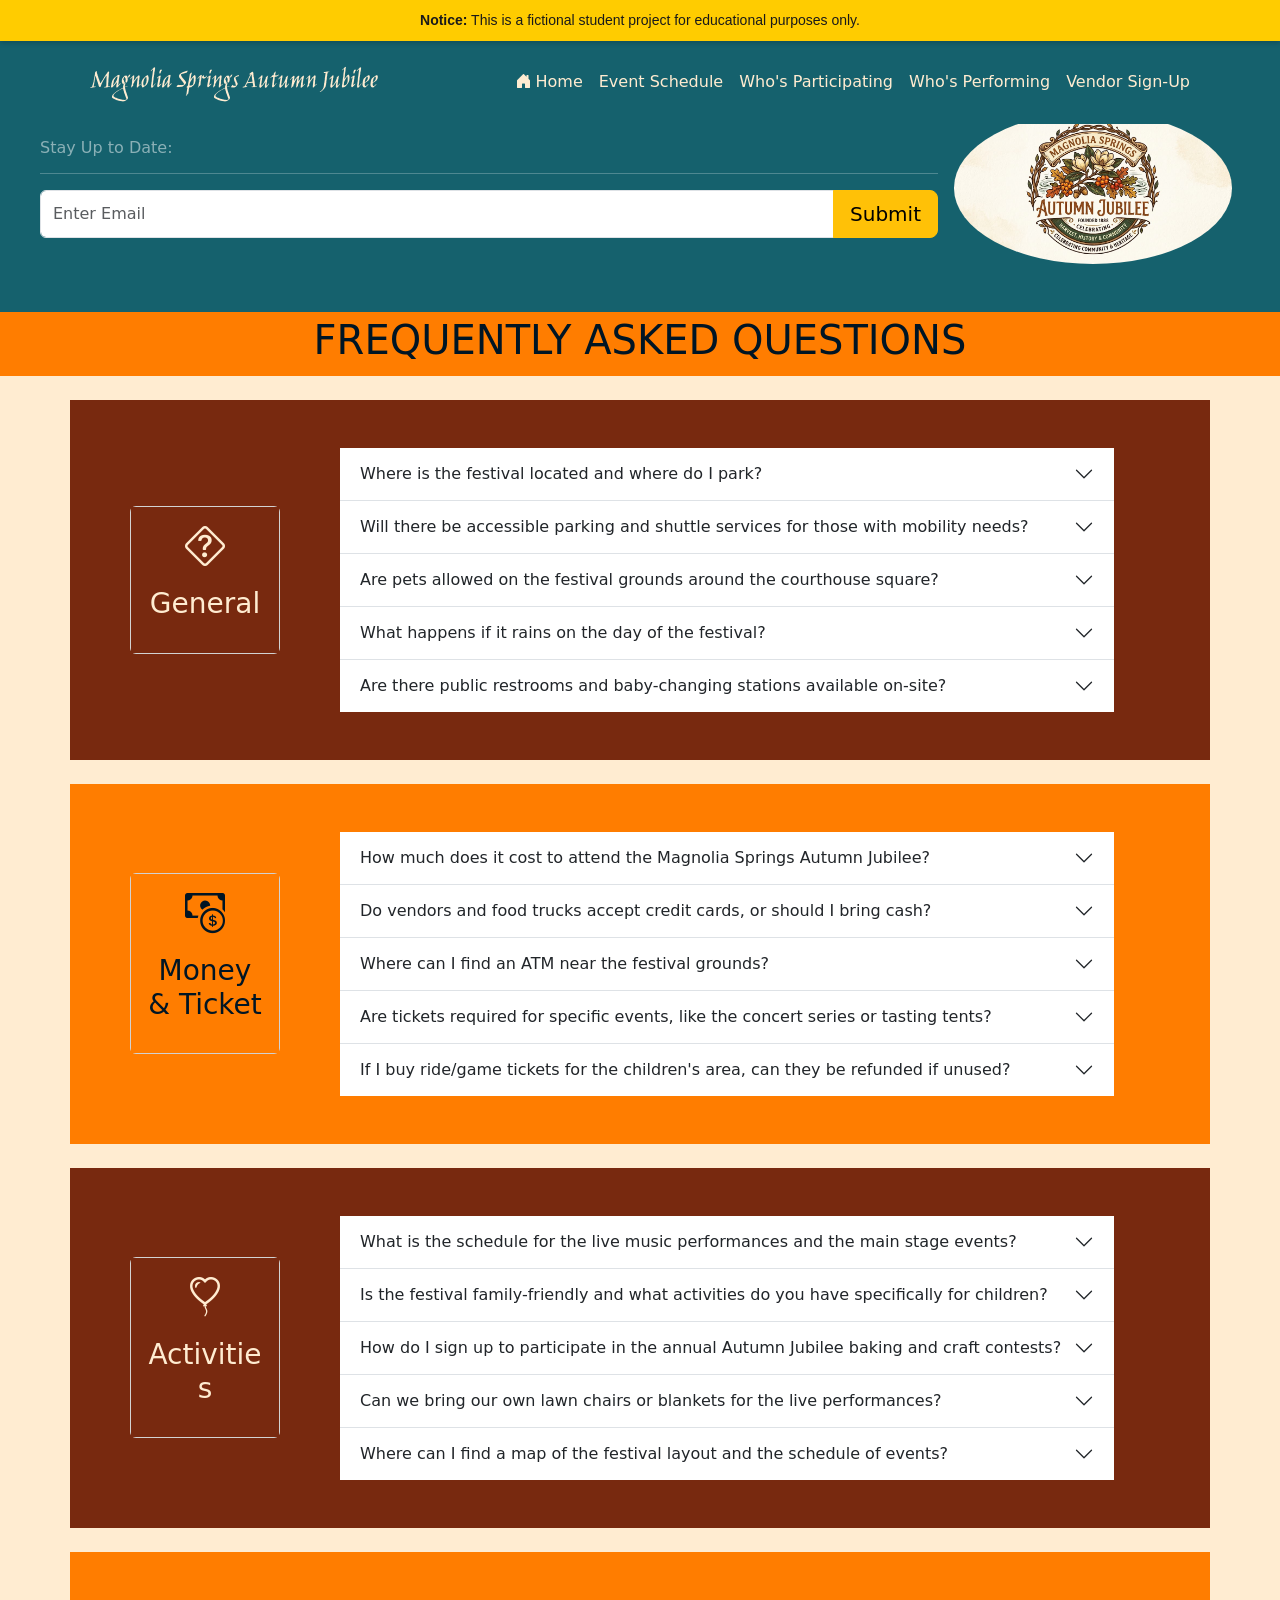
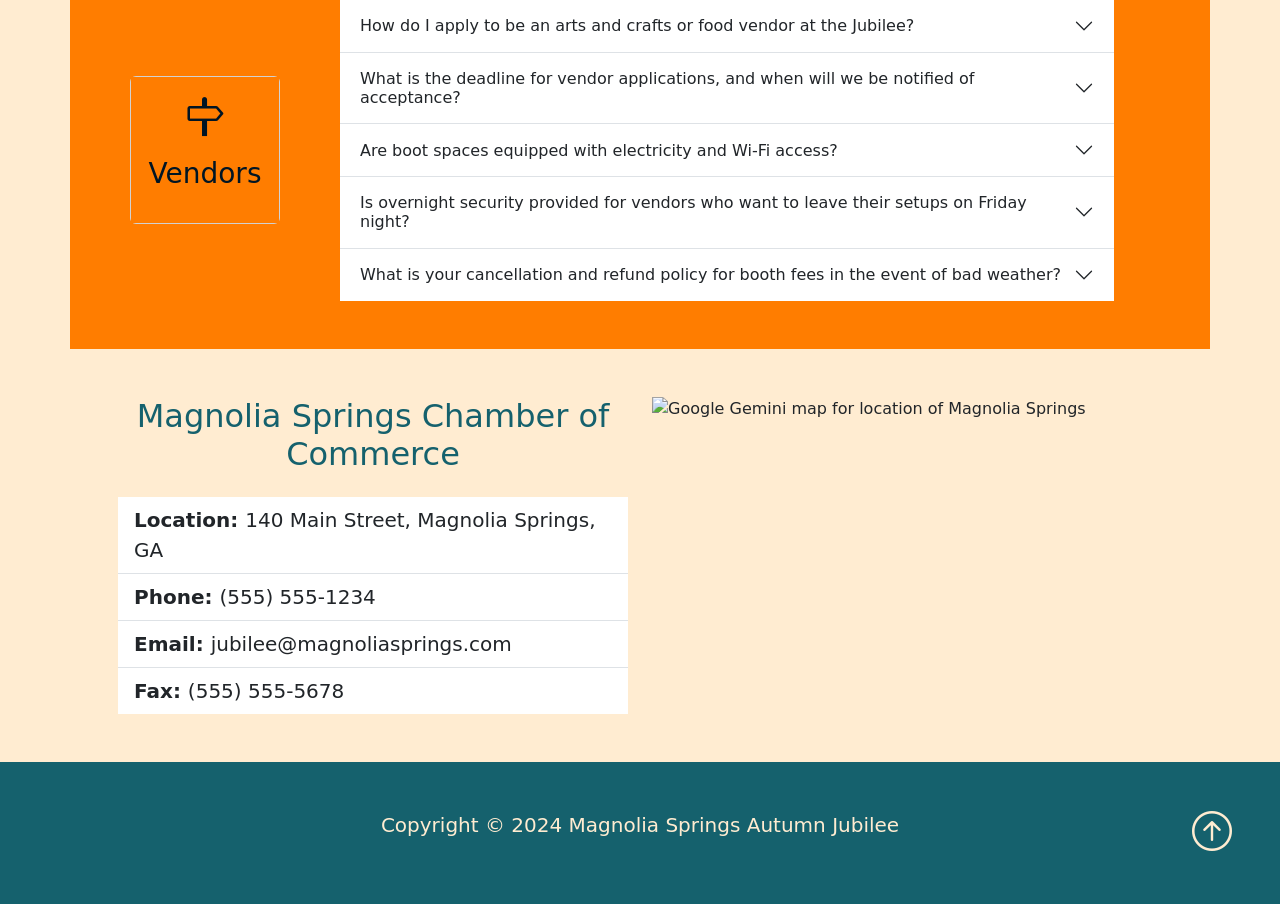
==== commit 6ca055b8: "cleared some wave errors on multiple pages and cleared html errors on who's-participating" ====
--- a/faqs.html
+++ b/faqs.html
@@ -48,7 +48,7 @@
         <div class="container">
             <a href="index.html" class="navbar-brand lead"><i class="bi bi-leaf-fill lead text-warning mx-1"></i><span class="jim-nightshade-regular">Magnolia Springs Autumn Jubilee</span></a>
 
-            <button class="navbar-toggler" type="button" data-bs-toggle="collapse" data-bs-target="#navmenu">
+            <button class="navbar-toggler" type="button" data-bs-toggle="collapse" data-bs-target="#navmenu" aria-label="Toggle navigation">
                 <span class="navbar-toggler-icon"></span>
             </button>
 
@@ -57,7 +57,7 @@
                     <li class="nav-item">
                         <a href="index.html" class="nav-link"><i class="bi bi-house-door-fill mx-1"></i>Home</a>
                     <li class="nav-item">
-                        <a href="#events" class="nav-link">Event Schedule</a>
+                        <a href="schedule.html" class="nav-link">Event Schedule</a>
                     </li>
                     <li class="nav-item">
                         <a href="who's-participating.html" class="nav-link">Who's Participating</a>
@@ -493,7 +493,7 @@
     <div class="container-flush">
         <footer class="p-5 footer text-center position-relative">
             <p class="footer lead">Copyright &copy; 2024 Magnolia Springs Autumn Jubilee</p>
-            <a href="#" class="position-absolute bottom-0 end-0 p-5">
+            <a href="#" class="position-absolute bottom-0 end-0 p-5" aria-label="Back to top">
             <i class="footer bi bi-arrow-up-circle h1"></i></a>
         </footer>
     </div>
--- a/css/styles.css
+++ b/css/styles.css
@@ -41,13 +41,13 @@
   color: #FFECD1;
   }
 
-<<<<<<< Updated upstream
 .nav-link {
   color: #FF7D00;
-=======
-.nav-item {
-  color: #FFECD1;
->>>>>>> Stashed changes
+}
+
+.nav-link {
+  opacity: 1;
+  color: #FFECD1 !important;
 }
 
 .bi-leaf-fill {
@@ -60,7 +60,8 @@
   font-weight: 400;
   font-style: normal;
   font-size: 28px;
-  color: #FF7D00;
+  color: #FFECD1;
+  text-shadow: 1px 1px 2px #001524, -1px -1px -2px #001524;
 }
 
 .card1, .btn2, .card3, .middleSection {
@@ -122,12 +123,12 @@
 }
 
 .title {
-  background-image: linear-gradient(to right, #78290F80, #FF7D00);
+  background-color: #FF7D00;
 }
 
 .titletext {
   text-transform: uppercase;
-  -webkit-text-stroke: 3px #78290F60;
+  color: #001524;
 }
 
 .faq1 {
@@ -148,4 +149,9 @@
 .faq2 {
   background-color: #FF7D00;
   color: #001524;
+}
+
+.card2 .lead {
+  color: #001524;
+  font-weight: 500;
 }
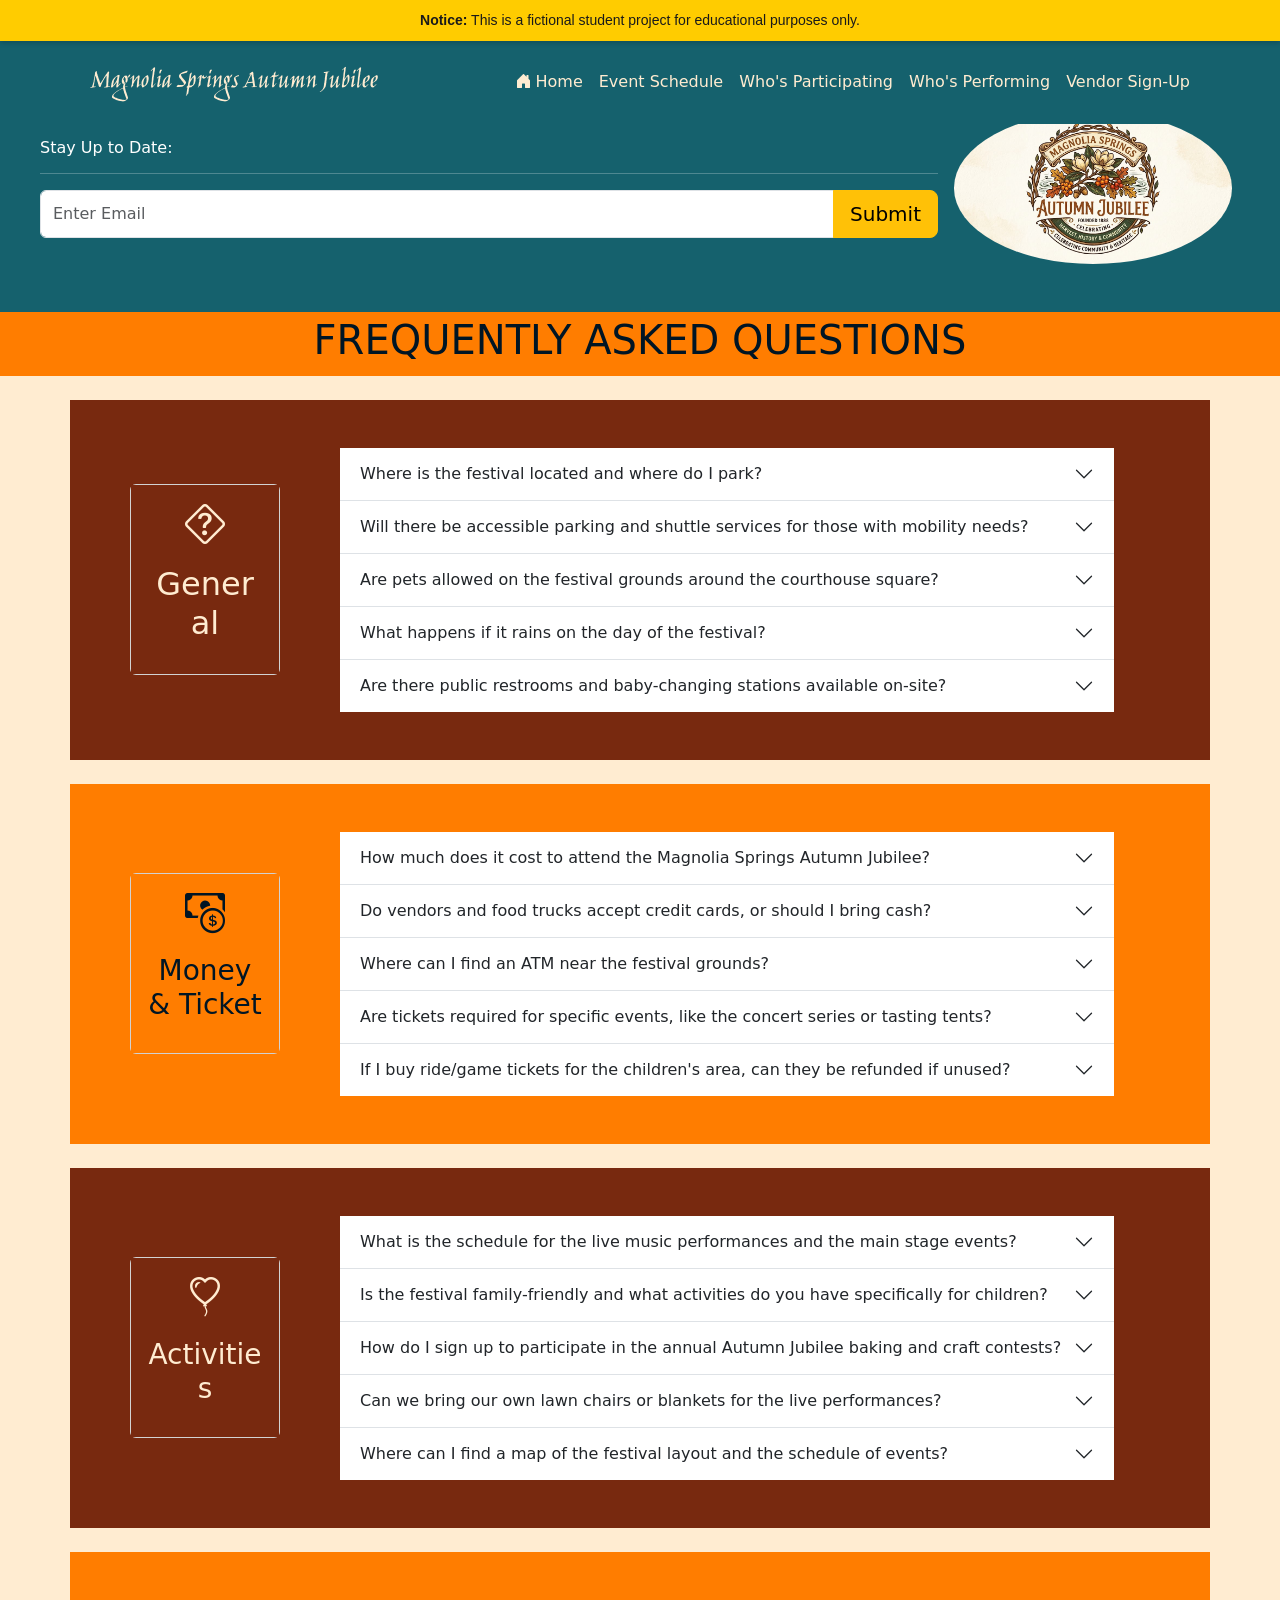
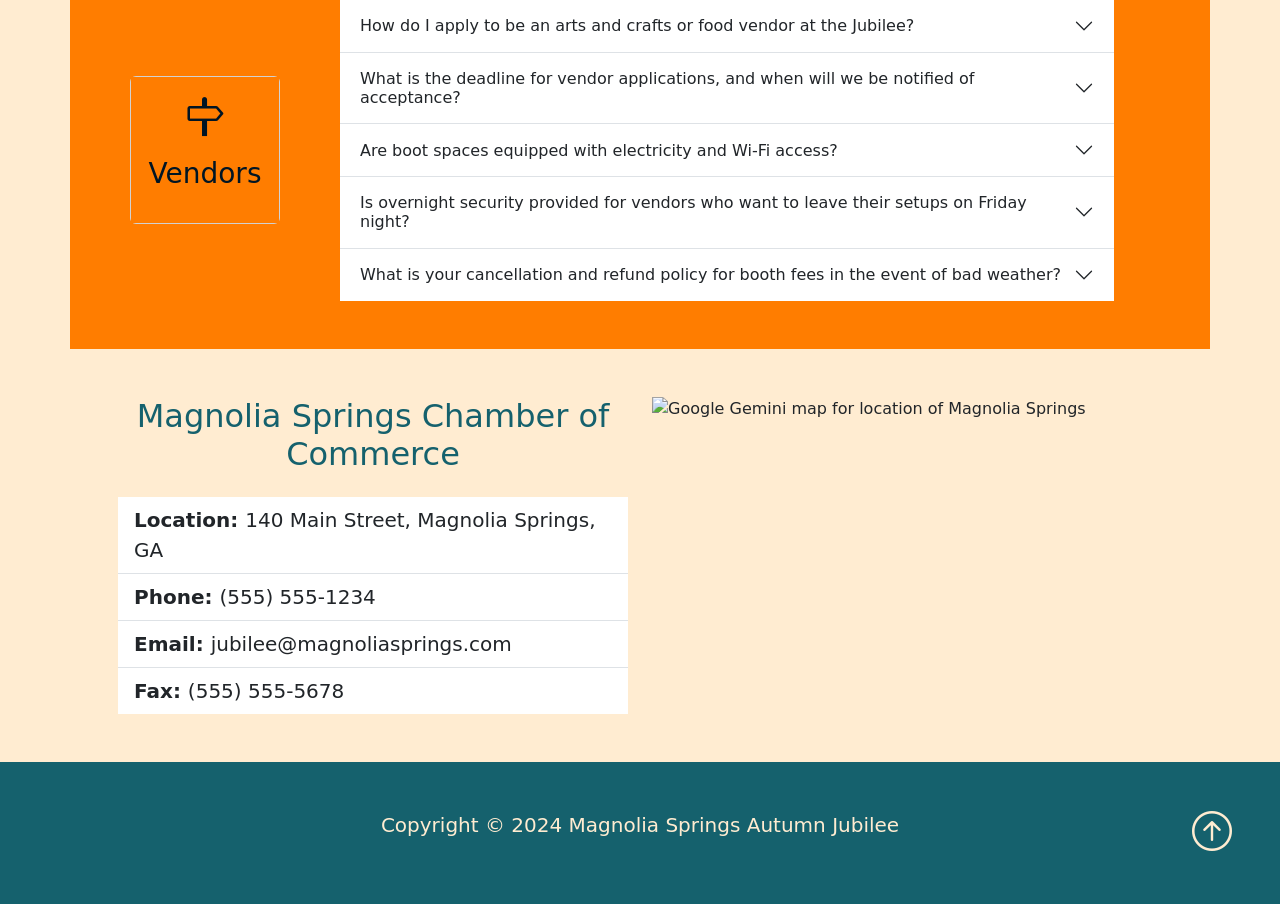
==== commit c90a1eee: "cleared all wave errors" ====
--- a/faqs.html
+++ b/faqs.html
@@ -78,10 +78,10 @@
         <div class="container-flush">
             <div class=" row d-sm-flex align-items-center justify-content-between mt-4">
                 <div class="col-md-9 p-1">
-                    <p class="h6 text-white-50">Stay Up to Date:</p>
+                    <p class="h6 text-white">Stay Up to Date:</p>
                     <hr>
                     <div class="input-group news-input">
-                    <input type="text" class="form-control" placeholder="Enter Email">
+                    <input type="text" class="form-control" placeholder="Enter Email" aria-label="Email Address">
                     <button class="btn btn-warning btn-lg" type="button">Submit</button>
                     </div>
                 </div> <!-- column 1 -->
@@ -111,7 +111,7 @@
                             <i class="bi bi-question-diamond"></i>
                         </div>
                         <div>
-                            <h3 class="card-title mb-3 text1">General</h3>
+                            <h2 class="card-title mb-3 text1">General</h2>
                         </div> 
                     </div> <!-- card body -->
                 </div> <!-- card -->
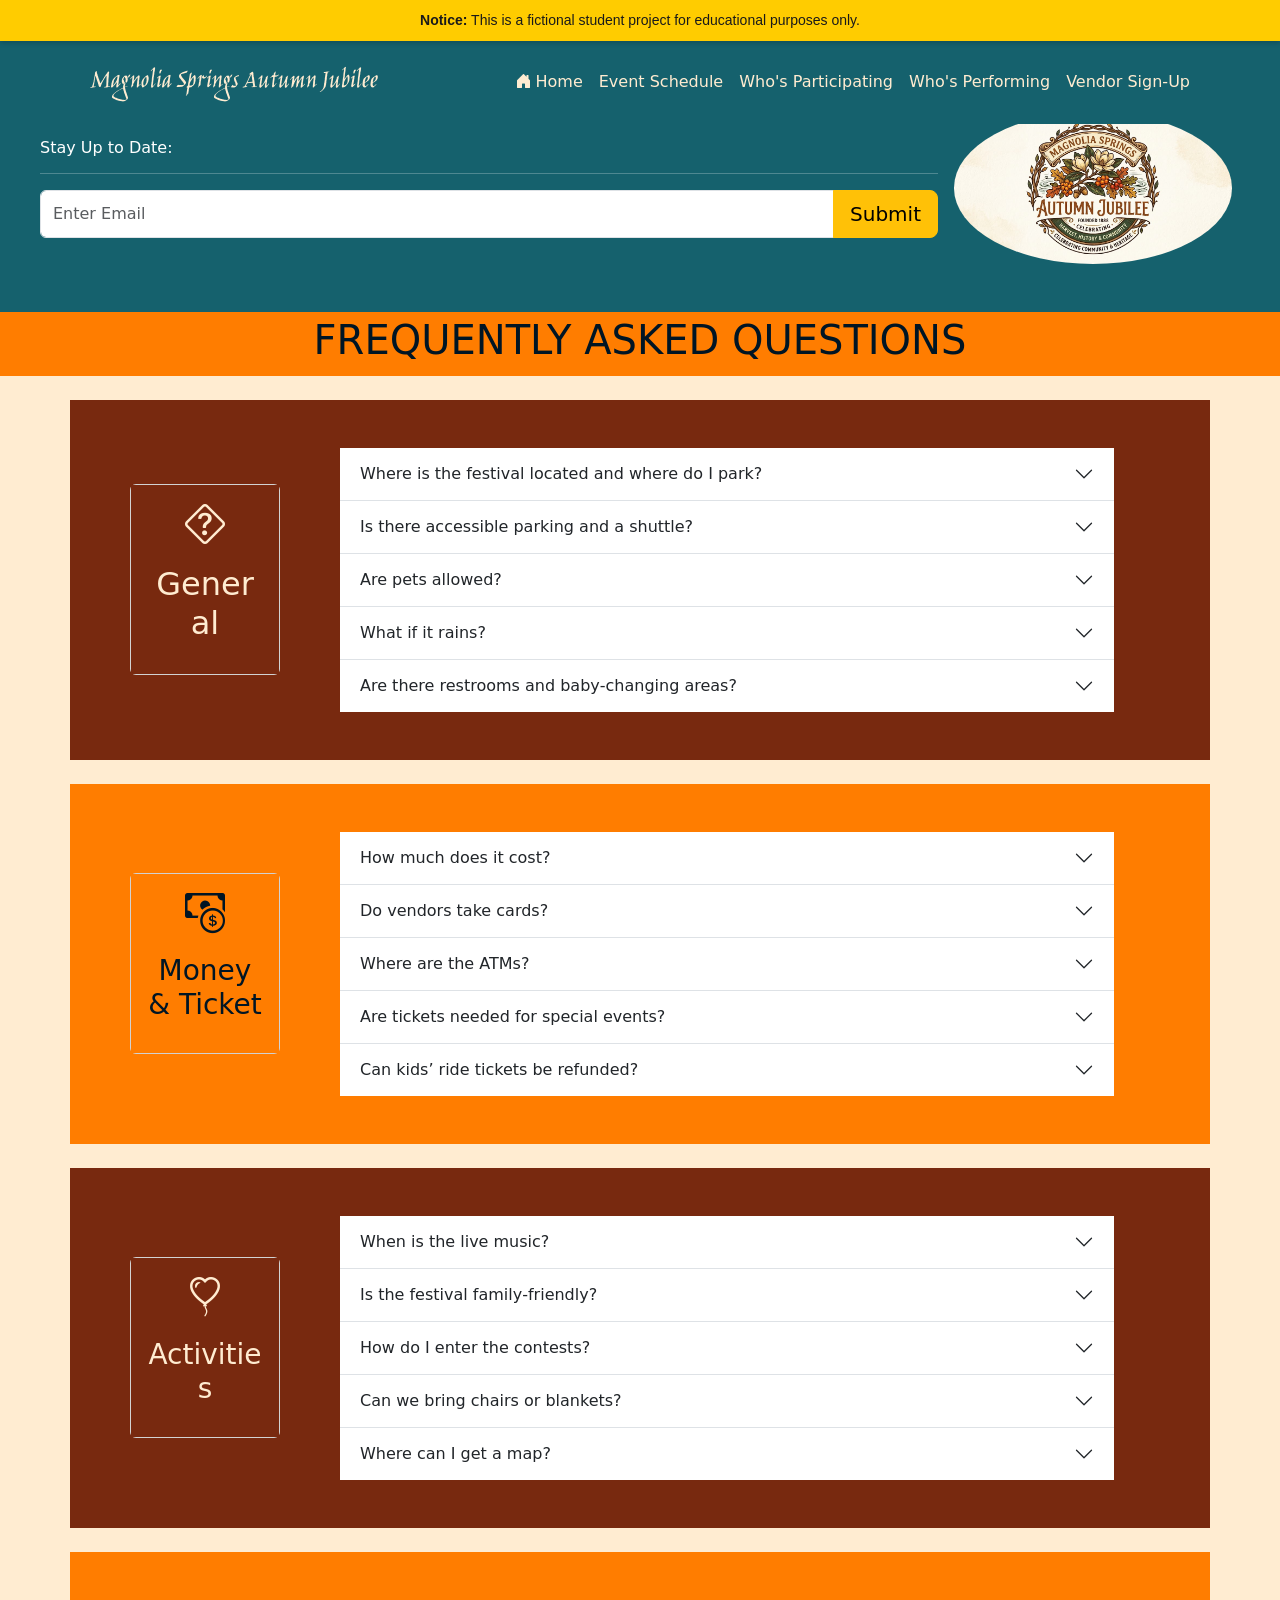
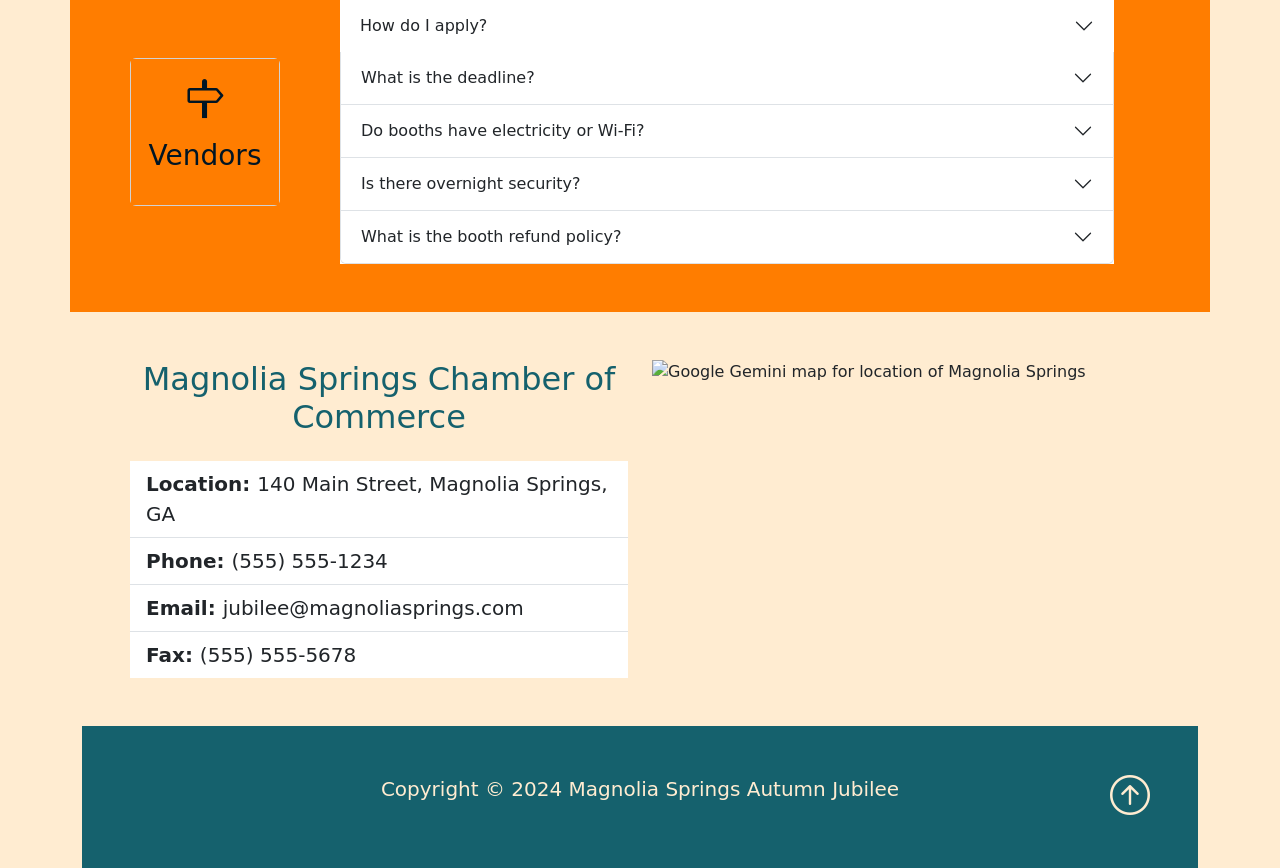
==== commit 8a512bf7: "final attempt at improving readability" ====
--- a/faqs.html
+++ b/faqs.html
@@ -1,6 +1,6 @@
 <!-- Team 4 -->
 <!-- ITEC 2380 Final Project: Magnolia Springs Autumn Jubilee -->
-<!-- Home Page -->
+<!-- FAQs Page -->
 
 <!-- Stephanie Henson -->
 <!-- Casen Bone -->
@@ -126,64 +126,51 @@
                             </button>
                         </h2>
                         <div id="flush-collapseOne" class="accordion-collapse collapse generalQ1">
-                            <div class="accordion-body">The festival takes place in historic downtown Magnolia Springs, 
-                                Georgia, centering around the historic courthouse square. Public parking is available 
-                                at the Magnolia Springs High School lot and the Community Center, both just a short 
-                                walk from the square.
+                            <div class="accordion-body">The festival is in downtown Magnolia Springs, Georgia. You can park at the high school or the community center. Both are a short walk.
                             </div> <!-- accordion body 1-->
                         </div> <!-- accordion collapse 1-->
                     </div> <!-- accordion item 1 -->
                     <div class="accordion-item">
                         <h2 class="accordion-header">
                             <button class="accordion-button collapsed" type="button" data-bs-toggle="collapse" data-bs-target="#flush-collapseTwo" aria-expanded="false" aria-controls="flush-collapseTwo">
-                            Will there be accessible parking and shuttle services for those with mobility needs?
+                            Is there accessible parking and a shuttle?
                             </button>
                         </h2>
                         <div id="flush-collapseTwo" class="accordion-collapse collapse generalQ1" data-bs-parent="#accordionFlushExample">
-                            <div class="accordion-body">Yes! Designated ADA-accessible parking is located in the municipal 
-                            lot directly behind the City Hall. From there, continuous, free golf cart shuttles are 
-                            available to drop off guests at the main entrance gates on the square.
+                            <div class="accordion-body">Yes. ADA parking is behind City Hall. A free golf cart shuttle runs all day.
                             </div>
                         </div> <!-- accordion collapse 2-->
                     </div> <!-- accordion item 2-->
                     <div class="accordion-item">
                         <h2 class="accordion-header">
                             <button class="accordion-button collapsed" type="button" data-bs-toggle="collapse" data-bs-target="#flush-collapseThree">
-                            Are pets allowed on the festival grounds around the courthouse square?
+                            Are pets allowed?
                             </button>
                         </h2>
                         <div id="flush-collapseThree" class="accordion-collapse collapse generalQ1" data-bs-parent="#accordionFlushExample">
-                            <div class="accordion-body">While we love our furry friends, pets are not permitted on the 
-                                crowded courthouse lawn or inside the designated food courts for safety and sanitation 
-                                reasons. Leashed service animals, of course, are always welcome.
+                            <div class="accordion-body">Pets are not allowed on the courthouse lawn or in food areas. Service animals are welcome.
                             </div>
                         </div>
                     </div> <!-- accordion item 3 -->
                     <div class="accordion-item">
                         <h2 class="accordion-header">
                             <button class="accordion-button collapsed" type="button" data-bs-toggle="collapse" data-bs-target="#flush-collapseFour">
-                            What happens if it rains on the day of the festival?
+                            What if it rains?
                             </button>
                         </h2>
                         <div id="flush-collapseFour" class="accordion-collapse collapse generalQ1" data-bs-parent="#accordionFlushExample">
-                            <div class="accordion-body">We celebrate rain or shine! Grab your umbrella or poncho and join 
-                            us anyway. In the event of severe weather (lightning, high winds), outdoor activities 
-                            may be temporarily paused and resumed once the weather clears. Up-to-the-minute 
-                            updates will be posted to our social media channels.
+                            <div class="accordion-body">The festival continues rain or shine. Severe weather may pause activities until it is safe. Updates will be posted on social media.
                             </div>
                         </div>
                     </div> <!-- accordion item 4 -->
                     <div class="accordion-item">
                         <h2 class="accordion-header">
                             <button class="accordion-button collapsed" type="button" data-bs-toggle="collapse" data-bs-target="#flush-collapseFive">
-                            Are there public restrooms and baby-changing stations available on-site?
+                            Are there restrooms and baby‑changing areas?
                             </button>
                         </h2>
                         <div id="flush-collapseFive" class="accordion-collapse collapse generalQ1" data-bs-parent="#accordionFlushExample">
-                            <div class="accordion-body">Yes, public restrooms are located inside the lower level of the 
-                            Historic Courthouse and the Magnolia Springs Public Library. Additionally, portable 
-                            restroom stations (including ADA-compliant units and a dedicated, quiet baby-care tent) 
-                            are available on both the east and west ends of the festival grounds.
+                            <div class="accordion-body">Yes. Restrooms are inside the courthouse and the public library. Portable restrooms and a baby‑care tent are also on both ends of the grounds.
                             </div>
                         </div>
                     </div> <!-- accordion item 5 -->
@@ -213,67 +200,55 @@
                     <div class="accordion-item">
                         <h2 class="accordion-header">
                             <button class="accordion-button collapsed" type="button" data-bs-toggle="collapse" data-bs-target="#flush-collapseSix">
-                            How much does it cost to attend the Magnolia Springs Autumn Jubilee?
+                            How much does it cost?
                             </button>
                         </h2>
                         <div id="flush-collapseSix" class="accordion-collapse collapse generalQ2">
-                            <div class="accordion-body">Admission to the Autumn Jubilee is completely free! There is no 
-                            entry fee to access the festival grounds, view the live music performances, or stroll 
-                            through the arts and crafts market.
+                            <div class="accordion-body">Admission is free. You can enjoy music and the craft market at no cost. 
                             </div>
                         </div>
                     </div> <!-- accordion item 2a -->
                     <div class="accordion-item">
                         <h2 class="accordion-header">
                             <button class="accordion-button collapsed" type="button" data-bs-toggle="collapse" data-bs-target="#flush-collapseSeven" aria-expanded="false" aria-controls="flush-collapseSeven">
-                            Do vendors and food trucks accept credit cards, or should I bring cash?
+                            Do vendors take cards?
                             </button>
                         </h2>
                         <div id="flush-collapseSeven" class="accordion-collapse collapse generalQ2" data-bs-parent="#accordionFlushExample">
-                            <div class="accordion-body">Nearly all of our craft vendors and food trucks accept major 
-                            credit/debit cards and mobile payments (Apple Pay, Google Pay). However, some of our 
-                            smaller, traditional heritage craft vendors or kids' game booths may prefer cash, so 
-                            carrying a little green is always a great idea!
+                            <div class="accordion-body">Most vendors take cards and mobile payments. Some small booths may prefer cash.
                             </div>
                         </div>
                     </div> <!-- accordion item 2b-->
                     <div class="accordion-item">
                         <h2 class="accordion-header">
                             <button class="accordion-button collapsed" type="button" data-bs-toggle="collapse" data-bs-target="#flush-collapseEight">
-                            Where can I find an ATM near the festival grounds?
+                            Where are the ATMs?
                             </button>
                         </h2>
                         <div id="flush-collapseEight" class="accordion-collapse collapse generalQ2" data-bs-parent="#accordionFlushExample">
-                            <div class="accordion-body">For your convenience, temporary ATMs are located near the Main 
-                            Information Booth at the corner of Spring Street and Broad Street, as well as inside 
-                            the lobby of the Magnolia Springs Community Bank right on the square.
+                            <div class="accordion-body">ATMs are near the Main Information Booth and inside the community bank.
                             </div>
                         </div>
                     </div> <!-- accordion item 2c -->
                     <div class="accordion-item">
                         <h2 class="accordion-header">
                             <button class="accordion-button collapsed" type="button" data-bs-toggle="collapse" data-bs-target="#flush-collapseNine">
-                            Are tickets required for specific events, like the concert series or tasting tents?
+                            Are tickets needed for special events?
                             </button>
                         </h2>
                         <div id="flush-collapseNine" class="accordion-collapse collapse generalQ2" data-bs-parent="#accordionFlushExample">
-                            <div class="accordion-body">Yes, while general festival admission is free, a few special 
-                            attractions require tickets. This includes the Saturday Night Heritage Concert ($15 at 
-                            the gate or online) and the Taste of the Springs Food Tent ($10 for a tasting pass 
-                            of 5 local dishes).
+                            <div class="accordion-body">Yes. The Heritage Concert is $15 and the Taste of the Springs is $10 for 5 samples.
                             </div>
                         </div>
                     </div> <!-- accordion item 2d -->
                     <div class="accordion-item">
                         <h2 class="accordion-header">
                             <button class="accordion-button collapsed" type="button" data-bs-toggle="collapse" data-bs-target="#flush-collapseTen">
-                            If I buy ride/game tickets for the children's area, can they be refunded if unused?
+                            Can kids’ ride tickets be refunded?
                             </button>
                         </h2>
                         <div id="flush-collapseTen" class="accordion-collapse collapse generalQ2" data-bs-parent="#accordionFlushExample">
-                            <div class="accordion-body">Ride and game tickets purchased at our festival ticket booths are 
-                            non-refundable. However, they remain valid for both days of the festival weekend, so you 
-                            can save any leftover tickets for day two!
+                            <div class="accordion-body">No. Ride tickets are non‑refundable. They are good for both festival days.
                             </div>
                         </div>
                     </div> <!-- accordion item 2e -->
@@ -303,66 +278,55 @@
                     <div class="accordion-item">
                         <h2 class="accordion-header">
                             <button class="accordion-button collapsed" type="button" data-bs-toggle="collapse" data-bs-target="#flush-collapseEleven">
-                            What is the schedule for the live music performances and the main stage events?
+                            When is the live music?
                             </button>
                         </h2>
                         <div id="flush-collapseEleven" class="accordion-collapse collapse generalQ1">
-                            <div class="accordion-body">Music kicks off on Friday at 4:00 PM and runs throughout the 
-                            weekend! The full lineup of local bluegrass, folk, and Southern country artists—along 
-                            with set times—can be found on our interactive "Schedule" page on the website.
+                            <div class="accordion-body">Music starts Friday at 4 PM and continues all weekend. The full schedule is on the website.
                             </div>
                         </div>
                     </div> <!-- accordion item 3a -->
                     <div class="accordion-item">
                         <h2 class="accordion-header">
                             <button class="accordion-button collapsed" type="button" data-bs-toggle="collapse" data-bs-target="#flush-collapseTwelve" aria-expanded="false" aria-controls="flush-collapseTwelve">
-                            Is the festival family-friendly and what activities do you have specifically for children?
+                            Is the festival family‑friendly?
                             </button>
                         </h2>
                         <div id="flush-collapseTwelve" class="accordion-collapse collapse generalQ1" data-bs-parent="#accordionFlushExample">
-                            <div class="accordion-body">Absolutely! The "Little Sprouts Kids Zone" is packed with family 
-                            fun, including a pumpkin painting patch, a petting zoo, face painting, carnival rides, 
-                            and free puppet shows scheduled throughout both days.
+                            <div class="accordion-body">Yes. The Kids Zone has pumpkin painting, petting zoo, face painting, rides, and puppet shows.
                             </div>
                         </div>
                     </div> <!-- accordion item 3b -->
                     <div class="accordion-item">
                         <h2 class="accordion-header">
                             <button class="accordion-button collapsed" type="button" data-bs-toggle="collapse" data-bs-target="#flush-collapseThirteen">
-                            How do I sign up to participate in the annual Autumn Jubilee baking and craft contests?
+                            How do I enter the contests?
                             </button>
                         </h2>
                         <div id="flush-collapseThirteen" class="accordion-collapse collapse generalQ1" data-bs-parent="#accordionFlushExample">
-                            <div class="accordion-body">We love celebrating local talent! Entry forms for our famous 
-                            Pecan Pie Bake-Off, Apple Butter contest, and the Giant Pumpkin competition are 
-                            available on our website. Registrations must be submitted by the Friday morning before 
-                            the festival begins.
+                            <div class="accordion-body">Forms for the pie, apple butter, and pumpkin contests are online. Entries are due Friday morning before the festival.
                             </div>
                         </div>
                     </div> <!-- accordion item 3c -->
                     <div class="accordion-item">
                         <h2 class="accordion-header">
                             <button class="accordion-button collapsed" type="button" data-bs-toggle="collapse" data-bs-target="#flush-collapseFourteen">
-                            Can we bring our own lawn chairs or blankets for the live performances?
+                            Can we bring chairs or blankets?
                             </button>
                         </h2>
                         <div id="flush-collapseFourteen" class="accordion-collapse collapse generalQ1" data-bs-parent="#accordionFlushExample">
-                            <div class="accordion-body">Yes! We highly recommend bringing your favorite lawn chairs or 
-                            picnic blankets to set up on the courthouse lawn. We just ask that you set up in the 
-                            designated "seating zones" so we can keep the walkways clear for pedestrians.
+                            <div class="accordion-body">Yes. Please use the marked seating areas. 
                             </div>
                         </div>
                     </div> <!-- accordion item 3d -->
                     <div class="accordion-item">
                         <h2 class="accordion-header">
                             <button class="accordion-button collapsed" type="button" data-bs-toggle="collapse" data-bs-target="#flush-collapseFifteen">
-                            Where can I find a map of the festival layout and the schedule of events?
+                            Where can I get a map?
                             </button>
                         </h2>
                         <div id="flush-collapseFifteen" class="accordion-collapse collapse generalQ1" data-bs-parent="#accordionFlushExample">
-                            <div class="accordion-body">You can download and print a PDF map directly from our website's 
-                            "Plan Your Visit" page which will be available closer to the event. Physical festival brochures containing maps and schedules will 
-                            also be handed out at all information booths and entrance gates.
+                            <div class="accordion-body">You can download a PDF from the website. Printed maps are at all gates and info booths. 
                             </div>
                         </div>
                     </div> <!-- accordion item 3e -->
@@ -392,69 +356,54 @@
                     <div class="accordion-item">
                         <h2 class="accordion-header">
                             <button class="accordion-button collapsed" type="button" data-bs-toggle="collapse" data-bs-target="#flush-collapseSixteen">
-                            How do I apply to be an arts and crafts or food vendor at the Jubilee?
+                            How do I apply?
                             </button>
                         </h2>
                         <div id="flush-collapseSixteen" class="accordion-collapse collapse generalQ2">
-                            <div class="accordion-body">All prospective vendors can apply online through our website's 
-                            "Vendor Portal." Simply fill out the application form, upload 3–5 high-quality photos 
-                            of your handmade crafts or menu items, and submit your application fee.
-                            </div>
+                            <div class="accordion-body">Apply online through the Vendor Portal. Upload 3–5 photos and pay the fee.
                         </div>
                     </div> <!-- accordion item 4a -->
                     <div class="accordion-item">
                         <h2 class="accordion-header">
                             <button class="accordion-button collapsed" type="button" data-bs-toggle="collapse" data-bs-target="#flush-collapseSeventeen" aria-expanded="false" aria-controls="flush-collapseSeventeen">
-                            What is the deadline for vendor applications, and when will we be notified of acceptance?
+                            What is the deadline?
                             </button>
                         </h2>
                         <div id="flush-collapseSeventeen" class="accordion-collapse collapse generalQ2" data-bs-parent="#accordionFlushExample">
-                            <div class="accordion-body">Applications close on August 31st. Our jury panel reviews 
-                            submissions to ensure a diverse and unique selection of crafts and food. You will 
-                            receive an email notification regarding your acceptance status by September 15th.
+                            <div class="accordion-body">Applications close August 31. You will get an email by September 15. 
                             </div>
                         </div>
                     </div> <!-- accordion item 4b -->
                     <div class="accordion-item">
                         <h2 class="accordion-header">
                             <button class="accordion-button collapsed" type="button" data-bs-toggle="collapse" data-bs-target="#flush-collapseEighteen">
-                            Are boot spaces equipped with electricity and Wi-Fi access?
+                            Do booths have electricity or Wi‑Fi?
                             </button>
                         </h2>
                         <div id="flush-collapseEighteen" class="accordion-collapse collapse generalQ2" data-bs-parent="#accordionFlushExample">
-                            <div class="accordion-body">Standard booth spaces do not include utilities. However, a 
-                            limited number of spaces with 110v/20amp electrical hookups are available for an 
-                            additional fee on a first-come, first-served basis. While there is public Wi-Fi around 
-                            the courthouse square, we highly recommend that vendors have an independent cellular 
-                            data plan or hotspot for processing transactions.
+                            <div class="accordion-body">Standard booths do not include utilities. A few spaces have electrical hookups for an extra fee. Public Wi‑Fi is available, but vendors should bring their own hotspot.
                             </div>
                         </div>
                     </div> <!-- accordion item 4c -->
                     <div class="accordion-item">
                         <h2 class="accordion-header">
                             <button class="accordion-button collapsed" type="button" data-bs-toggle="collapse" data-bs-target="#flush-collapseNineteen">
-                            Is overnight security provided for vendors who want to leave their setups on Friday night?
+                            Is there overnight security?
                             </button>
                         </h2>
                         <div id="flush-collapseNineteen" class="accordion-collapse collapse generalQ2" data-bs-parent="#accordionFlushExample">
-                            <div class="accordion-body">Yes! Professional, overnight security patrols the festival grounds 
-                            from Friday at 8:00 PM until Saturday morning at 7:00 AM. While the area is secure, we 
-                            advise vendors to take valuable merchandise, electronics, and cash boxes with them 
-                            overnight.
+                            <div class="accordion-body">Yes. Security is on‑site from Friday 8 PM to Saturday 7 AM. Take valuables home.
                             </div>
                         </div>
                     </div> <!-- accordion item 4d -->
                     <div class="accordion-item">
                         <h2 class="accordion-header">
                             <button class="accordion-button collapsed" type="button" data-bs-toggle="collapse" data-bs-target="#flush-collapseTwenty">
-                            What is your cancellation and refund policy for booth fees in the event of bad weather?
+                            What is the booth refund policy?
                             </button>
                         </h2>
                         <div id="flush-collapseTwenty" class="accordion-collapse collapse generalQ2" data-bs-parent="#accordionFlushExample">
-                            <div class="accordion-body">The Magnolia Springs Autumn Jubilee is a rain-or-shine event, and 
-                            booth fees are non-refundable. In the extreme case of dangerous, severe weather that 
-                            forces a full festival cancellation, a partial credit toward next year's booth fee may 
-                            be issued at the discretion of the festival committee.
+                            <div class="accordion-body">Booth fees are non‑refundable. If the entire festival is canceled due to severe weather, partial credit may be offered. 
                             </div>
                         </div>
                     </div> <!-- accordion item 4e -->
